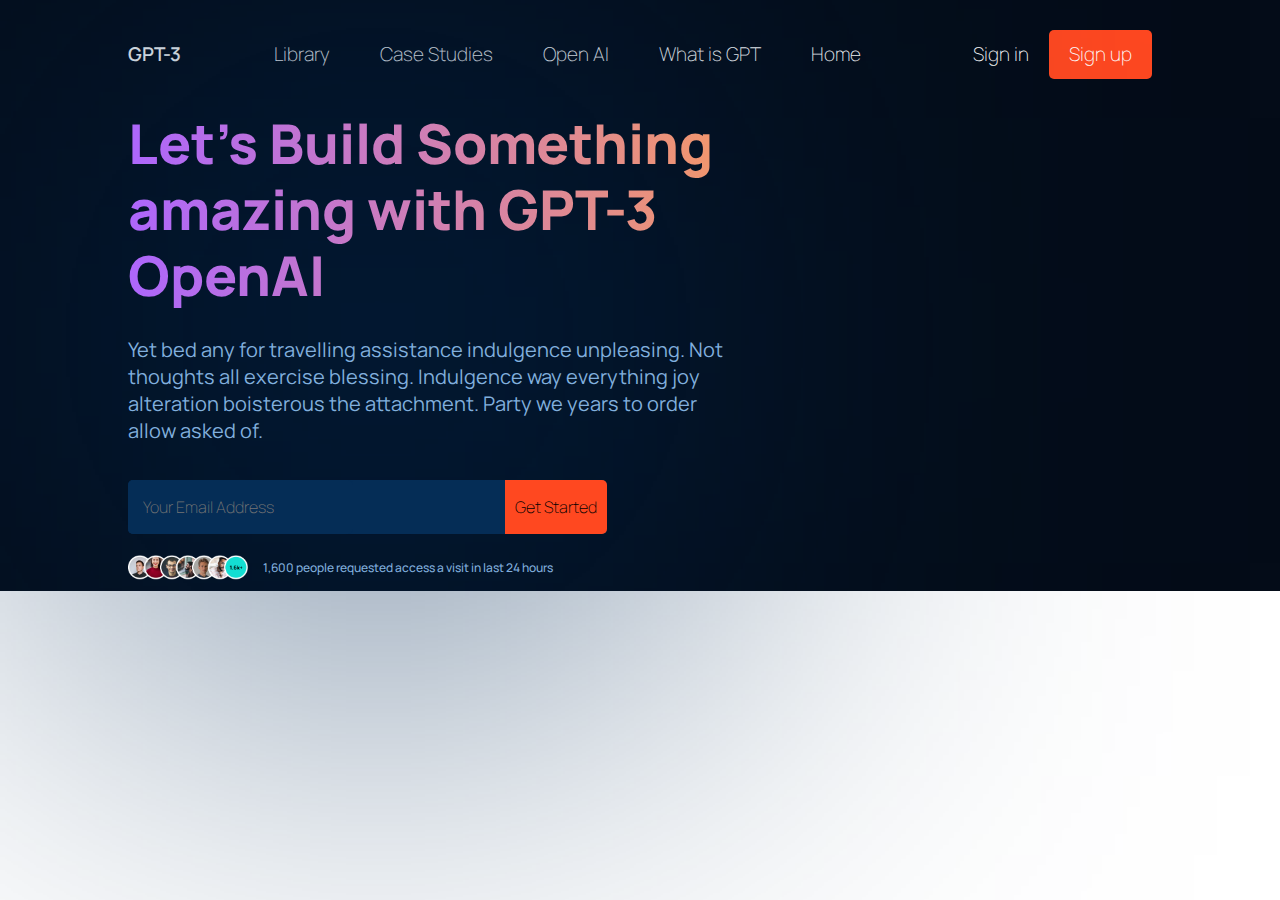
==== index.html @ af502ed9 "fix" ====
<!DOCTYPE html>
<html lang="en">
<head>
    <meta charset="UTF-8">
    <meta http-equiv="X-UA-Compatible" content="IE=edge">
    <meta name="viewport" content="width=device-width, initial-scale=1.0">
    <title>Document</title>
    <link rel="stylesheet" href="https://cdn.jsdelivr.net/npm/bootstrap@5.3.0-alpha3/dist/css/bootstrap.min.css">
    <link rel="stylesheet" href="/CSS/style.css">
    <link rel="stylesheet" href="https://cdnjs.cloudflare.com/ajax/libs/font-awesome/5.15.4/css/all.min.css">
</head>
<body>
    <div class="outer">
        
        <nav class="nav">

            <a href="#" class="logo">GPT-3</a>

            <div class="nav-elements">
                
                <a href="#">Library</a>
                <a href="#">Case Studies</a>
                <a href="#">Open AI</a>
                <a href="#">What is GPT</a>
                <a href="#">Home</a>
            </div>
    
            <div class="button-group">
                <a href="#">Sign in</a>
                <a href="#" class="sign-up">Sign up</a>
                <a href="#" class="menu"><i class="fas fa-bars"></i> </a>
            </div>
        </nav>

        <header class="header">
            <div class="background"></div>
            <div class="header-content">
                <h1>Let’s Build Something amazing with GPT-3 OpenAI</h1>
                <p class="desc">
                    Yet bed any for travelling assistance indulgence unpleasing. Not thoughts all exercise blessing. Indulgence way everything joy alteration boisterous the attachment. Party we years to order allow asked of.
                </p>

                <form class="form">
                    <input type="text" placeholder="Your Email Address">
                    <button value="Get Started">Get Started</button>
                </form>

                <div class="sign-up">
                    <img src="../IMG/GroupAvt.png" alt="">
                    <p>1,600 people requested access a visit in last 24 hours</p>
                </div>
            </div>

            <div class="header-img">
                <img src="../IMG/Hacker.png" alt="">
            </div>
        </header>
    </div>

    <script src=""></script>
    <script src="../JS/index.js"></script>
    
</body>
</html>
---- CSS/style.css ----
@import url('https://fonts.googleapis.com/css2?family=Manrope:wght@200;400;600&family=Poppins:wght@100;300;400;500;600&family=Source+Sans+Pro:wght@900&display=swap');

*{
    font-family: 'Manrope';
    font-weight: 100;
    padding: 0;
    margin: 0;
    box-sizing: border-box;
}

.outer{
    width: 100%;
    margin: 0 auto;
    background-color: #040C18;
    padding-top: 30px ;
}

.nav{
    padding: 0 10%;
    width: 100%;
    color: white;
    display: flex;
    justify-content: space-between;
    align-items: center;
}

.nav .logo{
    font-weight: 600;
}

.nav .nav-elements{
    display: flex;
    gap: 50px;
}

.nav a{
    color: white;
    text-decoration: none;
    font-size: 19px;
}

.nav .button-group{
    display: flex;
}


.nav .button-group{
    display: flex;
}

.nav .button-group a{
    padding: 10px 20px;
}

.nav .button-group .sign-up{
    background-color: #FF4820;
    border-radius: 5px;
}

.nav .button-group .menu{
    display: none;
}

/* @media (min-width: 1200px){
    .nav .nav-elements{
        display: flex;
        gap: 20px;
    }
    
    .nav  a{
        font-size: 15px;
    }
} */

/* header */
.header{
    display: flex;
    padding: 10px 5% 10px 10%;
}

.header .header-img{
    width: 45%;
}

.header .header-img img{
    width: 100%;
}

.background{
    position: absolute;
    width:500px;
    height:500px;
    left: 10%;
    top: 10%;
    background: #002853;
    filter: blur(282px);
}

.header .header-content{
    width: 55%;
    margin-top: 2%;
    display: flex;
    flex-direction: column;
    gap: 20px;
    position: relative;
}

.header .header-content h1{
    font-weight: 800;
    font-size: 55px;
    background: linear-gradient(89.97deg, #AE67FA 1.84%, #F49867 102.67%);
    -webkit-background-clip: text;
    -webkit-text-fill-color: transparent;
    background-clip: text;
    text-fill-color: transparent;
}

.header .header-content p{
    font-weight: 400;
    color: #81AFDD;
    font-size: 20px;
    line-height: 27px;
    
}

.header .header-content .form {
    display: flex;
    width: 80%;
    justify-content: space-between;
    
    background-color: #052D56;
    border-radius: 5px;
}

.header .header-content .form input[type=text] {
   
    padding: 15px;
    border: 0;
    border-radius: 5px;
    outline: 0;
    background-color: #052D56;
}

.header .header-content .form button {
    padding: 15px 10px;
    border: 0;
    border-radius: 0px 5px 5px 0px;
    background-color: #FF4820;
}

.header .header-content .sign-up{
    display: flex;
    align-items: center;
    justify-content: first baseline;
    gap: 15px;
}


.header .header-content .sign-up  img{
    width: 20%;
}

.header .header-content .sign-up p{
   margin: 0;
   font-weight: 500;
   font-size: 12px;
    
}

/* mobile */
@media (max-width: 740px){
    .container{
        padding: 5px 0;
    }

    .nav{
        padding: 0 3px;
    }
    
    .nav .nav-elements {
        z-index: 1;
        width: 150px;
        display: block;
        position: absolute;
        top: 75px; 
        right: -100%;
        background-color: white;
        padding: 10px;
        border-radius: 5px;
    }

    .nav .nav-elements.active{
        right: 2%;
        transition: .4s linear;
    }

    .nav .button-group .menu{
        display: block;
    }

    .nav .nav-elements a{
        color: #040C18;
    }  

    .header{
        display: flex;
        flex-direction: column;
        padding: 10px 5% 10px 10%;
    }

    .header .header-content {
        width: 100%;
        
    }

    .header .header-content h1{
        font-size: 35px;
        
    }

    .header .header-content p{
        font-size: 18px;
        
    }

    .header .header-content .form {
        width: 100%;
    }
    

    .header .header-img {
        width: 100%;
    }
}

/* tablet */
@media (min-width: 740px) and (max-width:1200px){
    .nav .nav-elements {
        z-index: 1;
        width: 150px;
        display: block;
        position: absolute;
        top: 75px; 
        right: -100%;
        background-color: white;
        padding: 10px;
        border-radius: 5px;
    }

    .nav .nav-elements.active{
        right: 10%;
        transition: .4s linear;
    }

    .nav .button-group .menu{
        display: block;
    }

    .nav .nav-elements a{
        color: #040C18;
    } 
    
    .header{
        display: flex;
        flex-direction: column;
        padding: 10px 5% 10px 10%;
    }

    .header .header-content {
        width: 100%;
    }

    .header .header-content h1{
        font-size: 50px;
        
    }

    .header .header-content .form {
        width: 100%;
    }

    .header .header-img {
        width: 100%;
    }
}
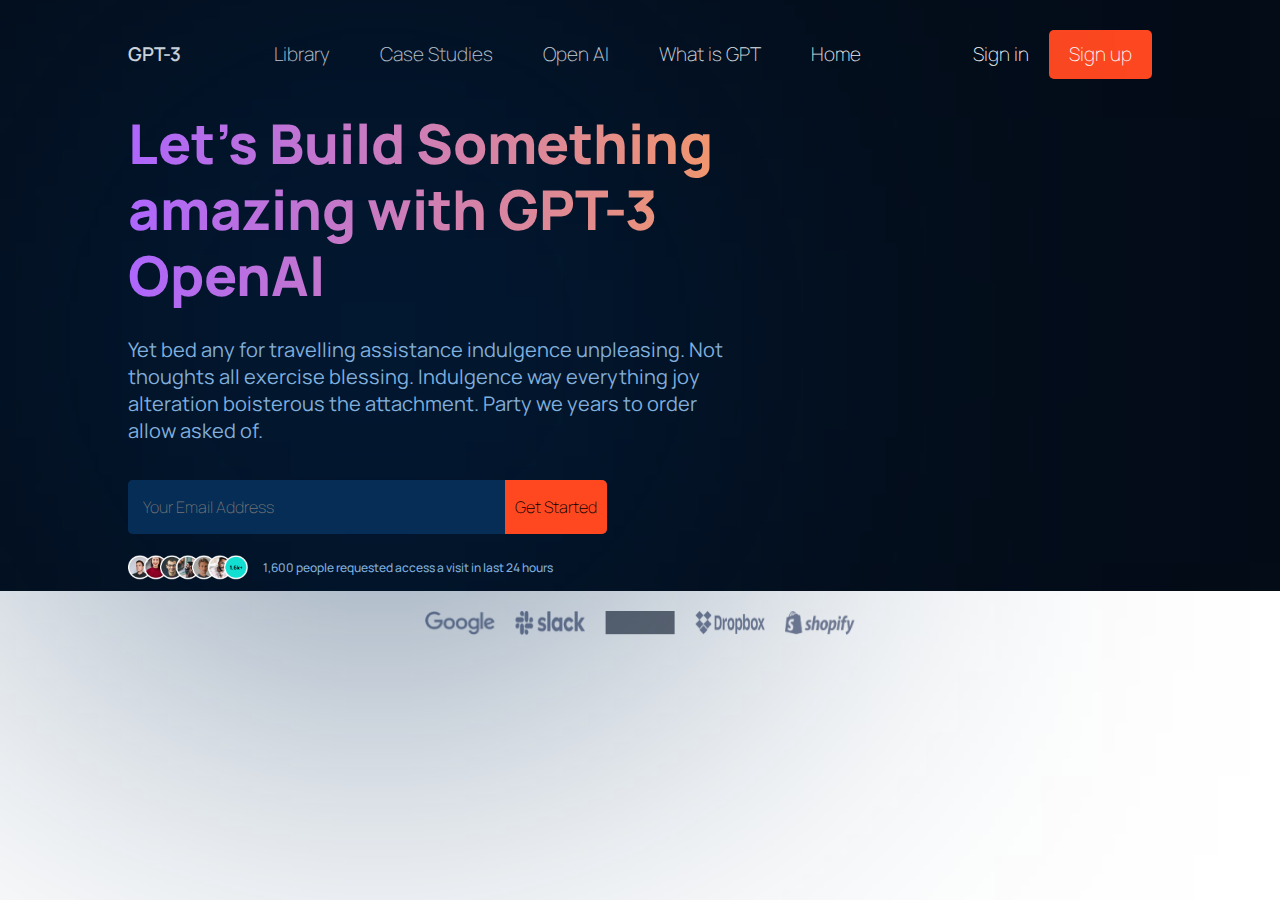
==== commit a60f9318: "add logo-container" ====
--- a/index.html
+++ b/index.html
@@ -57,6 +57,16 @@
         </header>
     </div>
 
+    <div class="logo-container">
+        <div class="logo-box">
+            <img src="./IMG/google.png" alt="">
+            <img src="./IMG/slack.png" alt="">
+            <img src="./IMG/Bitmap.png" alt="">
+            <img src="./IMG/dropbox.png" alt="">
+            <img src="./IMG/shopify.png" alt="">
+        </div>
+    </div>
+
     <script src=""></script>
     <script src="../JS/index.js"></script>
     
--- a/CSS/style.css
+++ b/CSS/style.css
@@ -133,7 +133,6 @@
 }
 
 .header .header-content .form input[type=text] {
-   
     padding: 15px;
     border: 0;
     border-radius: 5px;
@@ -167,10 +166,28 @@
     
 }
 
-/* mobile */
-@media (max-width: 740px){
-    .container{
-        padding: 5px 0;
+.logo-container{
+    width: 100%;
+    display: flex;
+    justify-content: center;
+    margin-top: 20px;
+}
+
+.logo-container .logo-box{
+    display: flex;
+    flex-wrap: wrap;
+    justify-content: center;
+    gap: 20px;
+}
+
+.logo-container .logo-box img{
+    width: 70px;
+}
+
+/* cả mobile và tablet */
+@media (max-width: 1024px){
+    .outer{
+        padding: 10px;
     }
 
     .nav{
@@ -210,77 +227,46 @@
 
     .header .header-content {
         width: 100%;
-        
     }
 
     .header .header-content h1{
-        font-size: 35px;
-        
-    }
-
-    .header .header-content p{
-        font-size: 18px;
-        
+        font-size: 50px; 
     }
 
     .header .header-content .form {
         width: 100%;
     }
-    
 
     .header .header-img {
         width: 100%;
     }
 }
 
+/* mobile */
+@media (max-width: 740px){
+
+    .header .header-content h1{
+        font-size: 30px; 
+    } 
+
+    .header .header-content p{
+        font-size: 18px;    
+    }
+
+    .header .header-content .form input[type=text] {
+        padding: 5px;
+        
+    }
+    
+    .header .header-content .form button {
+        padding: 5px;
+    
+    }
+}
+
 /* tablet */
-@media (min-width: 740px) and (max-width:1200px){
-    .nav .nav-elements {
-        z-index: 1;
-        width: 150px;
-        display: block;
-        position: absolute;
-        top: 75px; 
-        right: -100%;
-        background-color: white;
-        padding: 10px;
-        border-radius: 5px;
-    }
-
-    .nav .nav-elements.active{
-        right: 10%;
-        transition: .4s linear;
-    }
-
-    .nav .button-group .menu{
-        display: block;
-    }
-
-    .nav .nav-elements a{
-        color: #040C18;
-    } 
-    
-    .header{
-        display: flex;
-        flex-direction: column;
-        padding: 10px 5% 10px 10%;
-    }
-
-    .header .header-content {
-        width: 100%;
-    }
-
-    .header .header-content h1{
-        font-size: 50px;
-        
-    }
-
-    .header .header-content .form {
-        width: 100%;
-    }
-
-    .header .header-img {
-        width: 100%;
-    }
-}
-
+@media (min-width: 740px) and (max-width:1200px){ 
+    
+    
+}
+
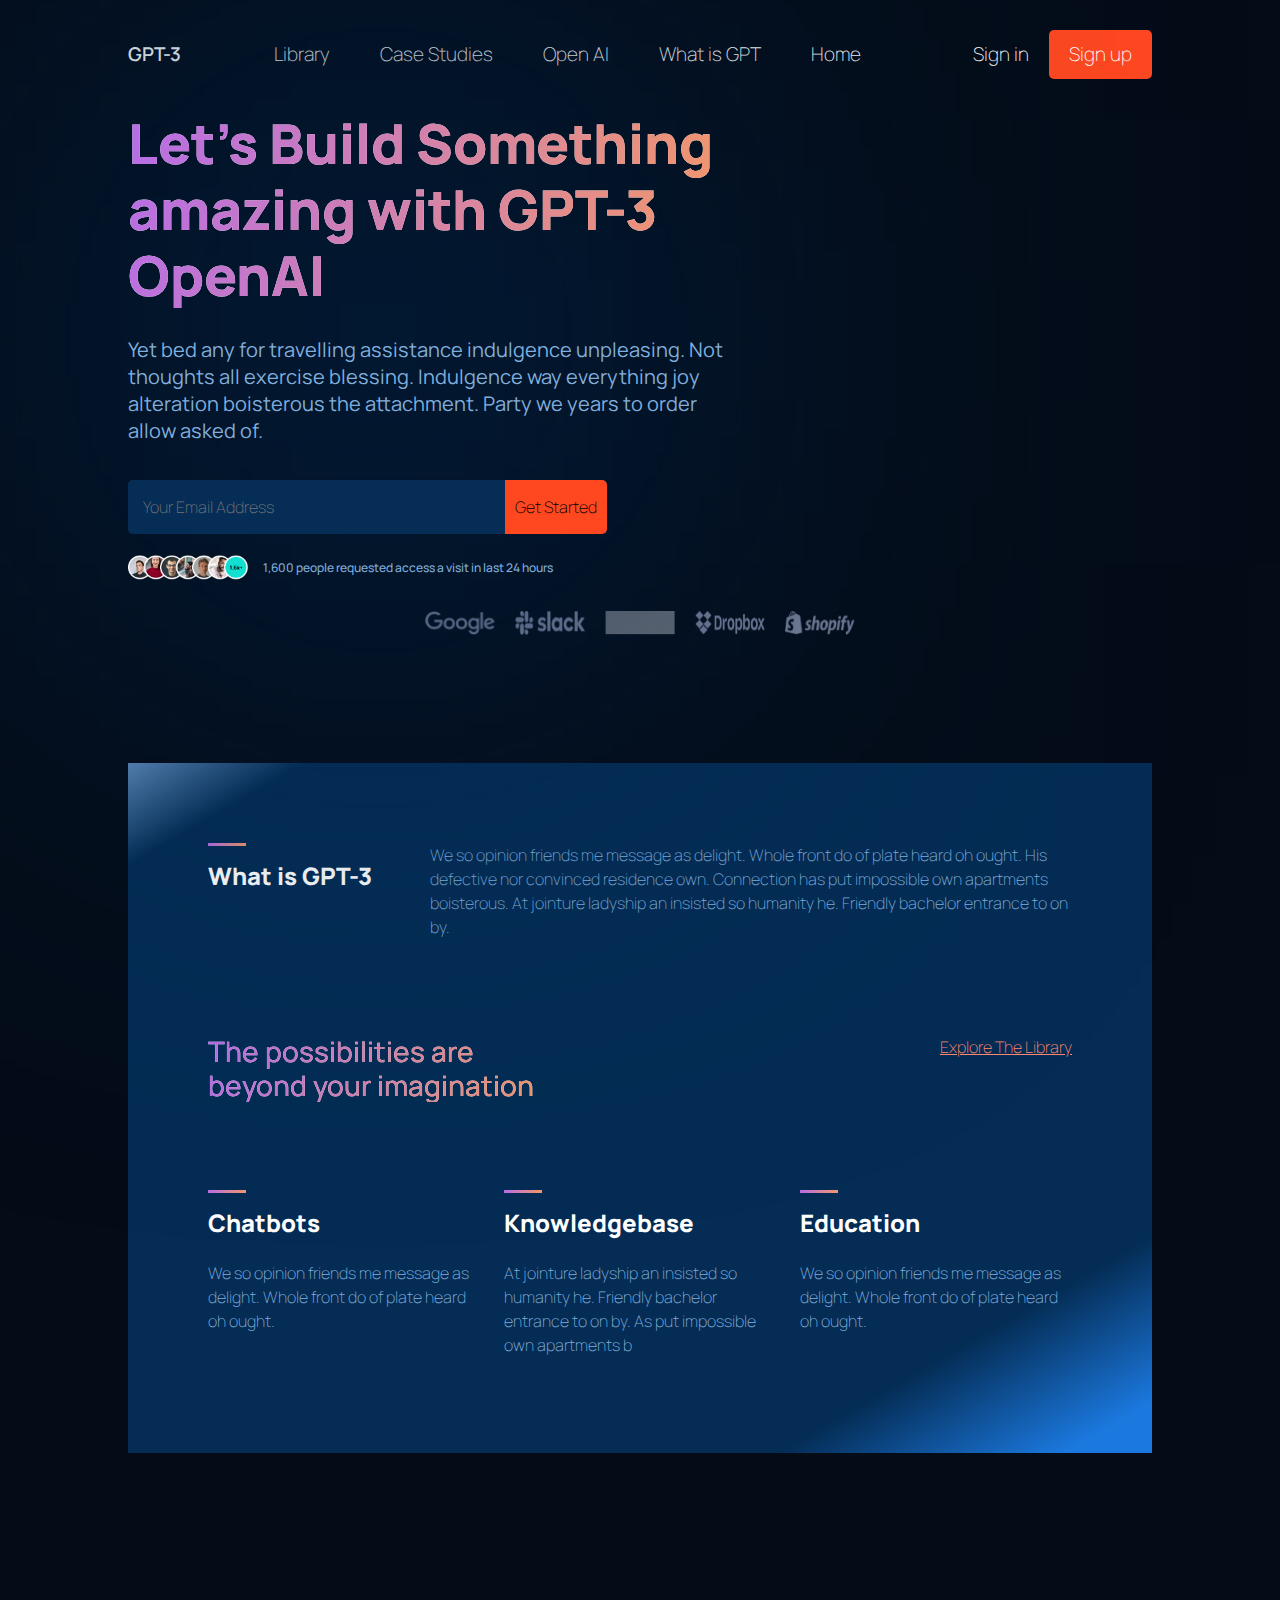
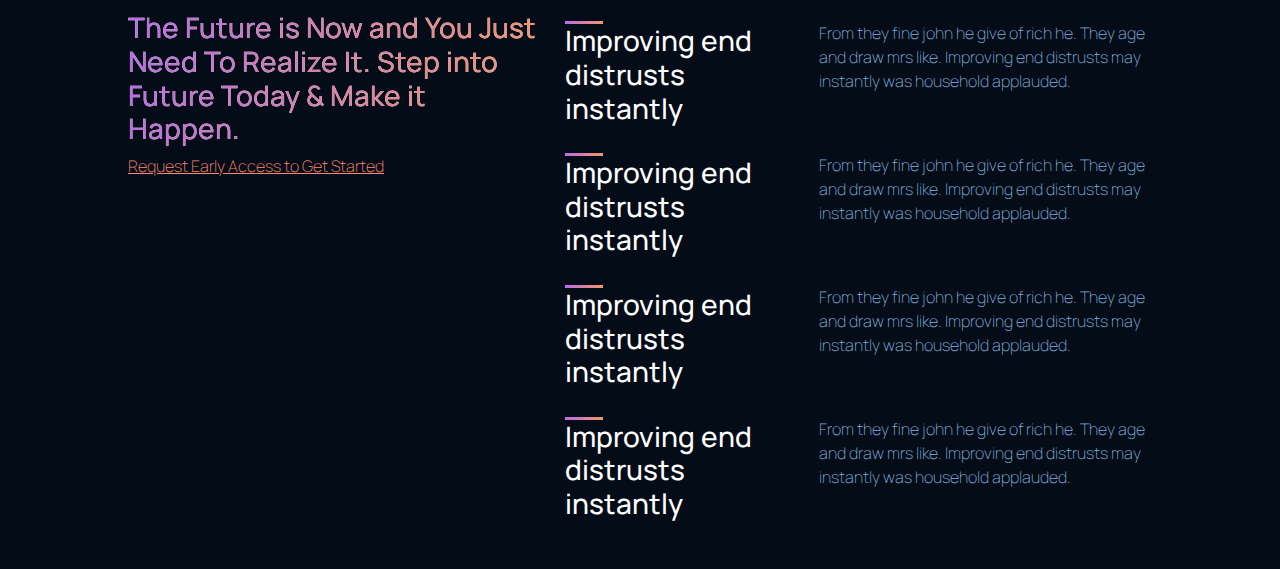
==== commit cdcf8ff0: "add feature" ====
--- a/index.html
+++ b/index.html
@@ -1,5 +1,6 @@
 <!DOCTYPE html>
 <html lang="en">
+
 <head>
     <meta charset="UTF-8">
     <meta http-equiv="X-UA-Compatible" content="IE=edge">
@@ -9,22 +10,23 @@
     <link rel="stylesheet" href="/CSS/style.css">
     <link rel="stylesheet" href="https://cdnjs.cloudflare.com/ajax/libs/font-awesome/5.15.4/css/all.min.css">
 </head>
+
 <body>
     <div class="outer">
-        
+
         <nav class="nav">
 
             <a href="#" class="logo">GPT-3</a>
 
             <div class="nav-elements">
-                
+
                 <a href="#">Library</a>
                 <a href="#">Case Studies</a>
                 <a href="#">Open AI</a>
                 <a href="#">What is GPT</a>
                 <a href="#">Home</a>
             </div>
-    
+
             <div class="button-group">
                 <a href="#">Sign in</a>
                 <a href="#" class="sign-up">Sign up</a>
@@ -35,9 +37,11 @@
         <header class="header">
             <div class="background"></div>
             <div class="header-content">
-                <h1>Let’s Build Something amazing with GPT-3 OpenAI</h1>
+                <h1 class="text-grad">Let’s Build Something amazing with GPT-3 OpenAI</h1>
                 <p class="desc">
-                    Yet bed any for travelling assistance indulgence unpleasing. Not thoughts all exercise blessing. Indulgence way everything joy alteration boisterous the attachment. Party we years to order allow asked of.
+                    Yet bed any for travelling assistance indulgence unpleasing. Not thoughts all exercise blessing.
+                    Indulgence way everything joy alteration boisterous the attachment. Party we years to order allow
+                    asked of.
                 </p>
 
                 <form class="form">
@@ -55,20 +59,167 @@
                 <img src="../IMG/Hacker.png" alt="">
             </div>
         </header>
+
+        <div class="logo-container">
+            <div class="logo-box">
+                <img src="./IMG/google.png" alt="">
+                <img src="./IMG/slack.png" alt="">
+                <img src="./IMG/Bitmap.png" alt="">
+                <img src="./IMG/dropbox.png" alt="">
+                <img src="./IMG/shopify.png" alt="">
+            </div>
+        </div>
+
+
+        <div class="GPT-3-container">
+            <div class="GPT-3-box">
+
+                <div class="row">
+                    <div class="col-12 col-md-3">
+                        <div class="retangle">
+
+                        </div>
+
+                        <h5>What is GPT-3</h5>
+                    </div>
+
+                    <div class="col-12 col-md-9">
+                        <p>We so opinion friends me message as delight. Whole front do of plate heard oh ought. His
+                            defective nor
+                            convinced residence own. Connection has put impossible own apartments boisterous.
+                            At jointure ladyship an insisted so humanity he. Friendly bachelor entrance to on by.</p>
+                    </div>
+                </div>
+
+                <div class="blur1"></div>
+
+                <div class="row">
+                    <div class="col-md-5 col-12">
+                        <h3 class="text-grad">The possibilities are beyond your imagination</h3>
+                    </div>
+
+                    <div class="col-md-7 d-none d-md-block">
+                        <a class="link-orange">Explore The Library</a>
+                    </div>
+                </div>
+
+                <div class="row">
+                    <div class="col-lg-4 col-12">
+                        <div class="retangle">
+
+                        </div>
+
+                        <h5>Chatbots</h5>
+
+                        <p>
+                            We so opinion friends me message as delight. Whole front do of plate heard oh ought.
+                        </p>
+                    </div>
+
+                    <div class="col-lg-4 col-12">
+                        <div class="retangle">
+
+                        </div>
+
+                        <h5>Knowledgebase</h5>
+
+                        <p>
+                            At jointure ladyship an insisted so humanity he. Friendly bachelor entrance to on by. As put
+                            impossible own apartments b
+                        </p>
+                    </div>
+
+                    <div class="col-lg-4 col-12">
+                        <div class="retangle">
+
+                        </div>
+
+                        <h5>Education</h5>
+
+                        <p>
+                            We so opinion friends me message as delight. Whole front do of plate heard oh ought.
+                        </p>
+                    </div>
+                </div>
+
+
+            </div>
+        </div>
+
+        <div class="Feature">
+            <div class="row">
+                <div class="col-lg-5 col-md-12 col-12">
+                    <h3 class="text-grad">
+                        The Future is Now and You Just Need To Realize It. Step into Future Today & Make it Happen.
+                    </h3>
+
+                    <a href="#" class="link-orange">Request Early Access to Get Started</a>
+                </div>
+
+                <div class="col-lg-7 col-md-12 col-12">
+                    <div class="row">
+                        <div class="col-lg-5 col-md-5 col-12">
+                            <div class="retangle">
+                            </div>
+                            <h3 class="text-white">Improving end distrusts instantly </h3>
+                        </div>
+
+                        <div class="col-lg-7 col-md-7 col-12">
+                            <p class="content">From they fine john he give of rich he. They age and draw mrs like.
+                                Improving end distrusts may instantly was household applauded.</p>
+                        </div>
+                    </div>
+
+                    <div class="row">
+                        <div class="col-lg-5 col-md-5 col-12">
+                            <div class="retangle">
+                            </div>
+                            <h3 class="text-white">Improving end distrusts instantly </h3>
+                        </div>
+
+                        <div class="col-lg-7 col-md-7 col-12">
+                            <p class="content">From they fine john he give of rich he. They age and draw mrs like.
+                                Improving end distrusts may instantly was household applauded.</p>
+                        </div>
+                    </div>
+
+                    <div class="row">
+                        <div class="col-lg-5 col-md-5 col-12">
+                            <div class="retangle">
+                            </div>
+                            <h3 class="text-white">Improving end distrusts instantly </h3>
+                        </div>
+
+                        <div class="col-lg-7 col-md-7 col-12">
+                            <p class="content">From they fine john he give of rich he. They age and draw mrs like.
+                                Improving end distrusts may instantly was household applauded.</p>
+                        </div>
+                    </div>
+
+                    <div class="row">
+                        <div class="col-lg-5 col-md-5 col-12">
+                            <div class="retangle">
+                            </div>
+                            <h3 class="text-white">Improving end distrusts instantly </h3>
+                        </div>
+
+                        <div class="col-lg-7 col-md-7 col-12">
+                            <p class="content">From they fine john he give of rich he. They age and draw mrs like.
+                                Improving end distrusts may instantly was household applauded.</p>
+                        </div>
+                    </div>
+
+                </div>
+            </div>
+        </div>
+
     </div>
 
-    <div class="logo-container">
-        <div class="logo-box">
-            <img src="./IMG/google.png" alt="">
-            <img src="./IMG/slack.png" alt="">
-            <img src="./IMG/Bitmap.png" alt="">
-            <img src="./IMG/dropbox.png" alt="">
-            <img src="./IMG/shopify.png" alt="">
-        </div>
-    </div>
+
 
     <script src=""></script>
     <script src="../JS/index.js"></script>
-    
+
 </body>
+
 </html>--- a/CSS/style.css
+++ b/CSS/style.css
@@ -8,6 +8,30 @@
     box-sizing: border-box;
 }
 
+.text-grad{
+    background: linear-gradient(103.22deg, #AE67FA -13.86%, #F49867 99.55%), #FFFFFF;
+    -webkit-background-clip: text;
+    -webkit-text-fill-color: transparent;
+    background-clip: text;
+    text-fill-color: transparent;
+}
+
+.row{
+    padding: 10px 0;
+}
+.text-white{
+    color: #fff;
+}
+
+.content{
+    color: #81AFDD;
+}
+
+.link-orange{
+    color: #FF8A71;
+
+}
+
 .outer{
     width: 100%;
     margin: 0 auto;
@@ -71,6 +95,8 @@
         font-size: 15px;
     }
 } */
+
+
 
 /* header */
 .header{
@@ -108,11 +134,7 @@
 .header .header-content h1{
     font-weight: 800;
     font-size: 55px;
-    background: linear-gradient(89.97deg, #AE67FA 1.84%, #F49867 102.67%);
-    -webkit-background-clip: text;
-    -webkit-text-fill-color: transparent;
-    background-clip: text;
-    text-fill-color: transparent;
+   
 }
 
 .header .header-content p{
@@ -166,6 +188,8 @@
     
 }
 
+/* .logo-container */
+
 .logo-container{
     width: 100%;
     display: flex;
@@ -183,7 +207,66 @@
 .logo-container .logo-box img{
     width: 70px;
 }
-
+ 
+
+/* GPT-3 */
+.GPT-3-container{
+    padding: 10%;
+}
+
+.GPT-3-container .GPT-3-box{
+    background-color: #002853;
+    padding: 5%;
+}
+
+.retangle{
+    width: 38px;
+    height: 3px;
+    background: linear-gradient(103.22deg, #AE67FA -13.86%, #F49867 99.55%), #FFFFFF;
+}
+
+.GPT-3-container .GPT-3-box {
+    padding: 40px;
+    overflow: hidden;
+    background: rgb(92,136,185);
+background: linear-gradient(150deg, rgba(92,136,185,1) 0%, rgba(4,44,84,1) 8%, rgba(4,44,84,1) 83%, rgba(27,120,222,1) 96%);
+    background-repeat: no-repeat;
+}
+
+.GPT-3-container .GPT-3-box .row{
+    padding: 40px;
+}
+
+.GPT-3-container .GPT-3-box h5{
+    line-height: 60px;
+    color: #fff;
+    font-weight: 800;
+    font-size: 24px;
+}
+
+.GPT-3-container .GPT-3-box p{
+    color: #81AFDD;
+}
+
+.GPT-3-container .GPT-3-box .row a{
+    float: right;
+}
+
+
+/* .blur1{
+    position: relative;
+    width: 581px;
+    height: 410px;
+    top: -100px;
+    left: -30px;
+    background: #0F4279;
+    filter: blur(100px)
+} */
+
+
+.Feature{
+    padding: 20px 10%;
+}
 /* cả mobile và tablet */
 @media (max-width: 1024px){
     .outer{
@@ -242,6 +325,8 @@
     }
 }
 
+
+
 /* mobile */
 @media (max-width: 740px){
 
@@ -262,6 +347,17 @@
         padding: 5px;
     
     }
+
+
+    .GPT-3-container .GPT-3-box{
+        background-color: #002853;
+        padding: 10px;
+        
+    }
+
+    .GPT-3-container .GPT-3-box .row{
+        padding: 20px;
+    }
 }
 
 /* tablet */
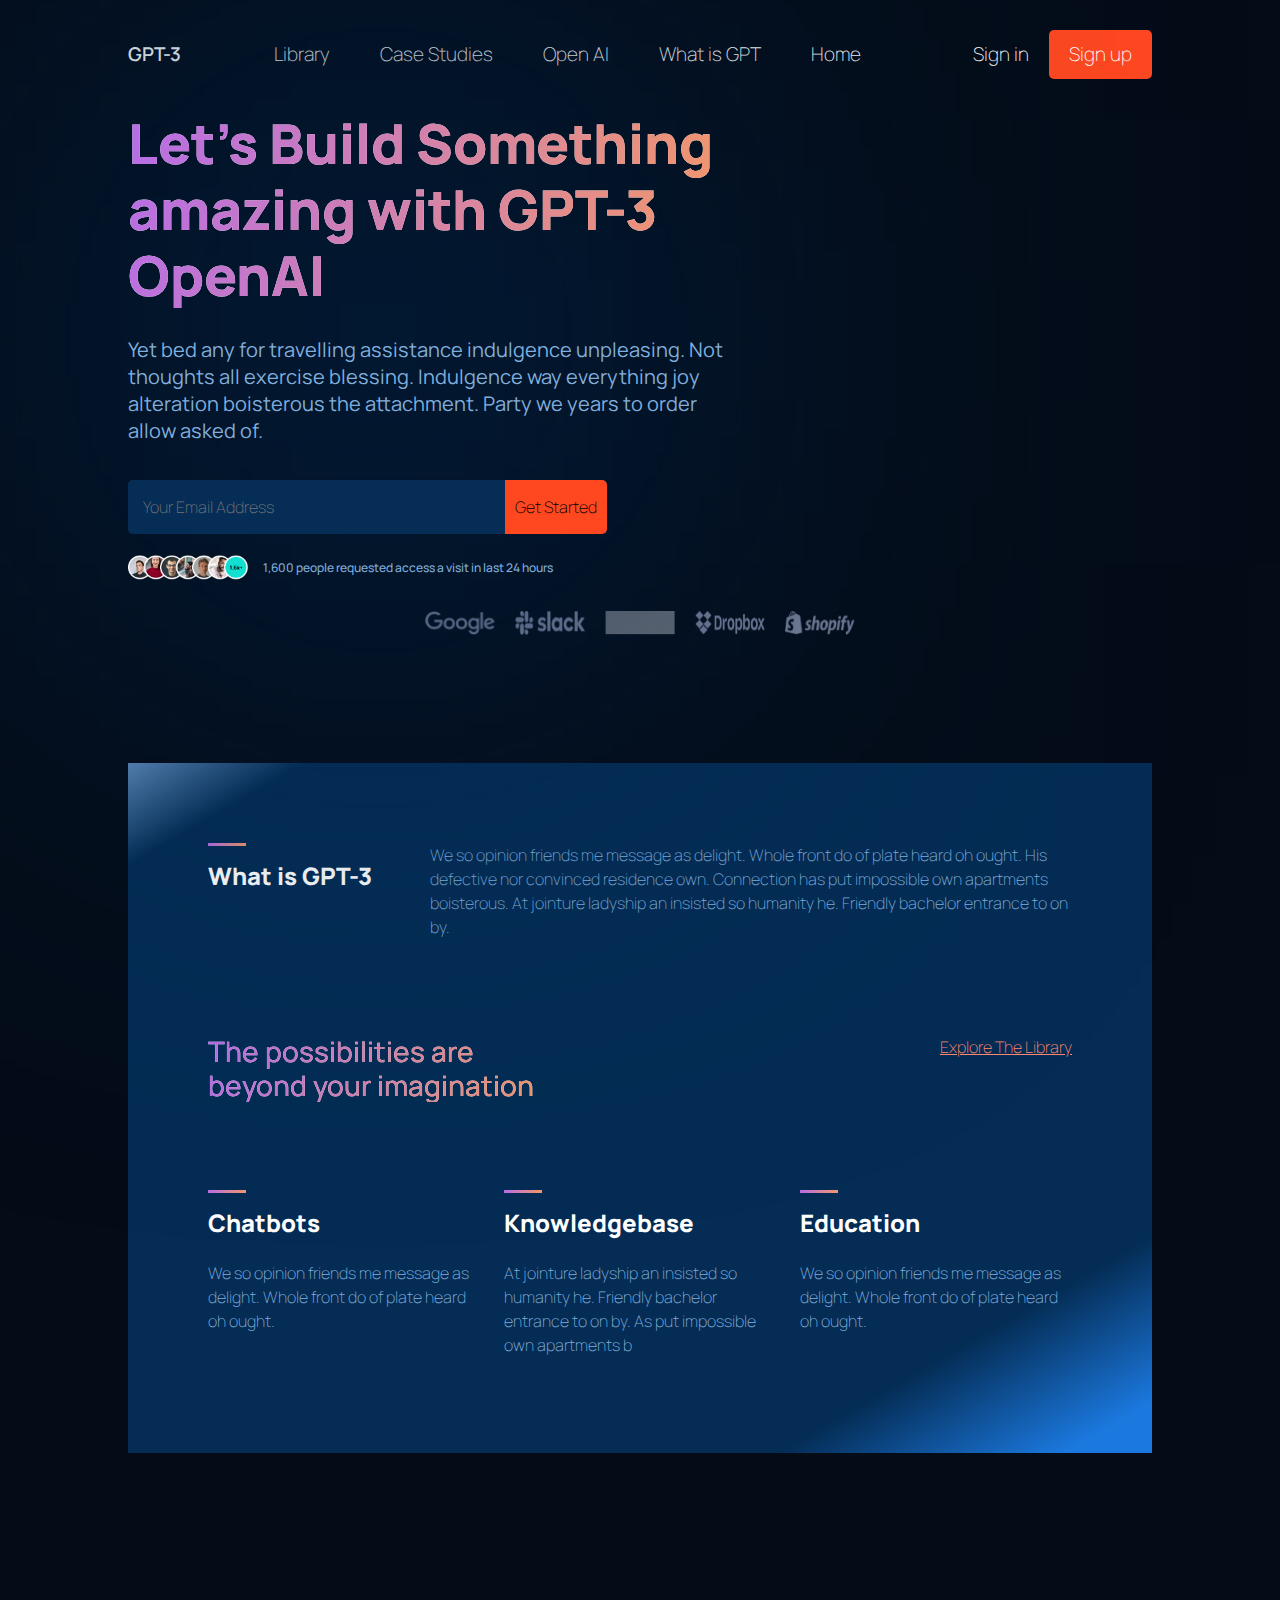
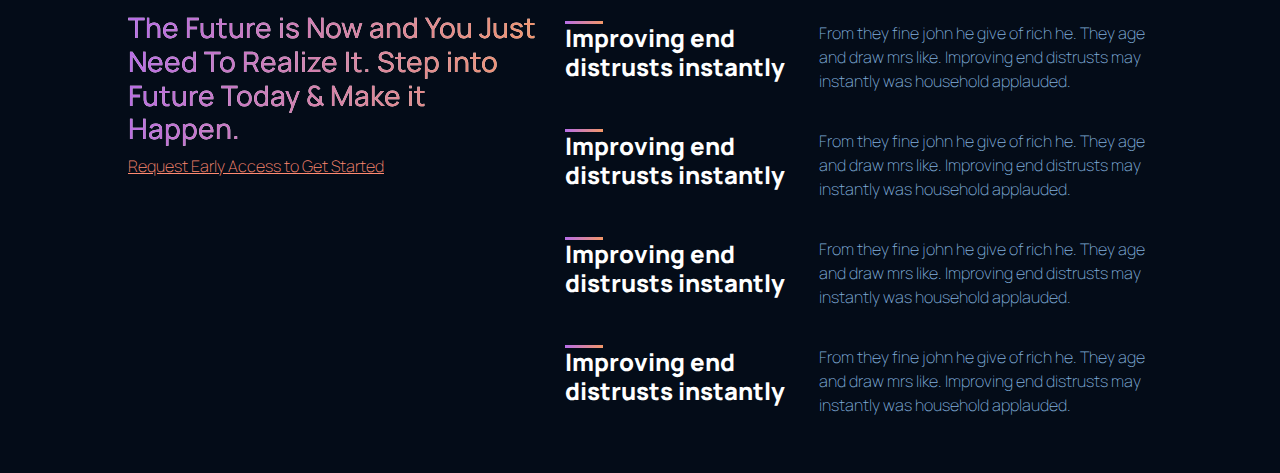
==== commit 519135f3: "link lai img" ====
--- a/index.html
+++ b/index.html
@@ -7,7 +7,7 @@
     <meta name="viewport" content="width=device-width, initial-scale=1.0">
     <title>Document</title>
     <link rel="stylesheet" href="https://cdn.jsdelivr.net/npm/bootstrap@5.3.0-alpha3/dist/css/bootstrap.min.css">
-    <link rel="stylesheet" href="/CSS/style.css">
+    <link rel="stylesheet" href="CSS/style.css">
     <link rel="stylesheet" href="https://cdnjs.cloudflare.com/ajax/libs/font-awesome/5.15.4/css/all.min.css">
 </head>
 
@@ -56,7 +56,7 @@
             </div>
 
             <div class="header-img">
-                <img src="../IMG/Hacker.png" alt="">
+                <img src="./IMG/Hacker.png" alt="">
             </div>
         </header>
 
@@ -148,7 +148,7 @@
 
         <div class="Feature">
             <div class="row">
-                <div class="col-lg-5 col-md-12 col-12">
+                <div class="col-xl-5 col-lg-12 col-12">
                     <h3 class="text-grad">
                         The Future is Now and You Just Need To Realize It. Step into Future Today & Make it Happen.
                     </h3>
@@ -156,51 +156,51 @@
                     <a href="#" class="link-orange">Request Early Access to Get Started</a>
                 </div>
 
-                <div class="col-lg-7 col-md-12 col-12">
-                    <div class="row">
-                        <div class="col-lg-5 col-md-5 col-12">
-                            <div class="retangle">
-                            </div>
-                            <h3 class="text-white">Improving end distrusts instantly </h3>
-                        </div>
-
-                        <div class="col-lg-7 col-md-7 col-12">
-                            <p class="content">From they fine john he give of rich he. They age and draw mrs like.
-                                Improving end distrusts may instantly was household applauded.</p>
-                        </div>
-                    </div>
-
-                    <div class="row">
-                        <div class="col-lg-5 col-md-5 col-12">
-                            <div class="retangle">
-                            </div>
-                            <h3 class="text-white">Improving end distrusts instantly </h3>
-                        </div>
-
-                        <div class="col-lg-7 col-md-7 col-12">
-                            <p class="content">From they fine john he give of rich he. They age and draw mrs like.
-                                Improving end distrusts may instantly was household applauded.</p>
-                        </div>
-                    </div>
-
-                    <div class="row">
-                        <div class="col-lg-5 col-md-5 col-12">
-                            <div class="retangle">
-                            </div>
-                            <h3 class="text-white">Improving end distrusts instantly </h3>
-                        </div>
-
-                        <div class="col-lg-7 col-md-7 col-12">
-                            <p class="content">From they fine john he give of rich he. They age and draw mrs like.
-                                Improving end distrusts may instantly was household applauded.</p>
-                        </div>
-                    </div>
-
-                    <div class="row">
-                        <div class="col-lg-5 col-md-5 col-12">
-                            <div class="retangle">
-                            </div>
-                            <h3 class="text-white">Improving end distrusts instantly </h3>
+                <div class="col-xl-7 col-lg-12 col-12">
+                    <div class="row">
+                        <div class="col-lg-5 col-md-5 col-12">
+                            <div class="retangle">
+                            </div>
+                            <h5 class="text-white">Improving end distrusts instantly </h5>
+                        </div>
+
+                        <div class="col-lg-7 col-md-7 col-12">
+                            <p class="content">From they fine john he give of rich he. They age and draw mrs like.
+                                Improving end distrusts may instantly was household applauded.</p>
+                        </div>
+                    </div>
+
+                    <div class="row">
+                        <div class="col-lg-5 col-md-5 col-12">
+                            <div class="retangle">
+                            </div>
+                            <h5 class="text-white">Improving end distrusts instantly </h5>
+                        </div>
+
+                        <div class="col-lg-7 col-md-7 col-12">
+                            <p class="content">From they fine john he give of rich he. They age and draw mrs like.
+                                Improving end distrusts may instantly was household applauded.</p>
+                        </div>
+                    </div>
+
+                    <div class="row">
+                        <div class="col-lg-5 col-md-5 col-12">
+                            <div class="retangle">
+                            </div>
+                            <h5 class="text-white">Improving end distrusts instantly </h5>
+                        </div>
+
+                        <div class="col-lg-7 col-md-7 col-12">
+                            <p class="content">From they fine john he give of rich he. They age and draw mrs like.
+                                Improving end distrusts may instantly was household applauded.</p>
+                        </div>
+                    </div>
+
+                    <div class="row">
+                        <div class="col-lg-5 col-md-5 col-12">
+                            <div class="retangle">
+                            </div>
+                            <h5 class="text-white">Improving end distrusts instantly </h5>
                         </div>
 
                         <div class="col-lg-7 col-md-7 col-12">
--- a/CSS/style.css
+++ b/CSS/style.css
@@ -21,6 +21,8 @@
 }
 .text-white{
     color: #fff;
+    font-weight: 800;
+    font-size: 24px;
 }
 
 .content{
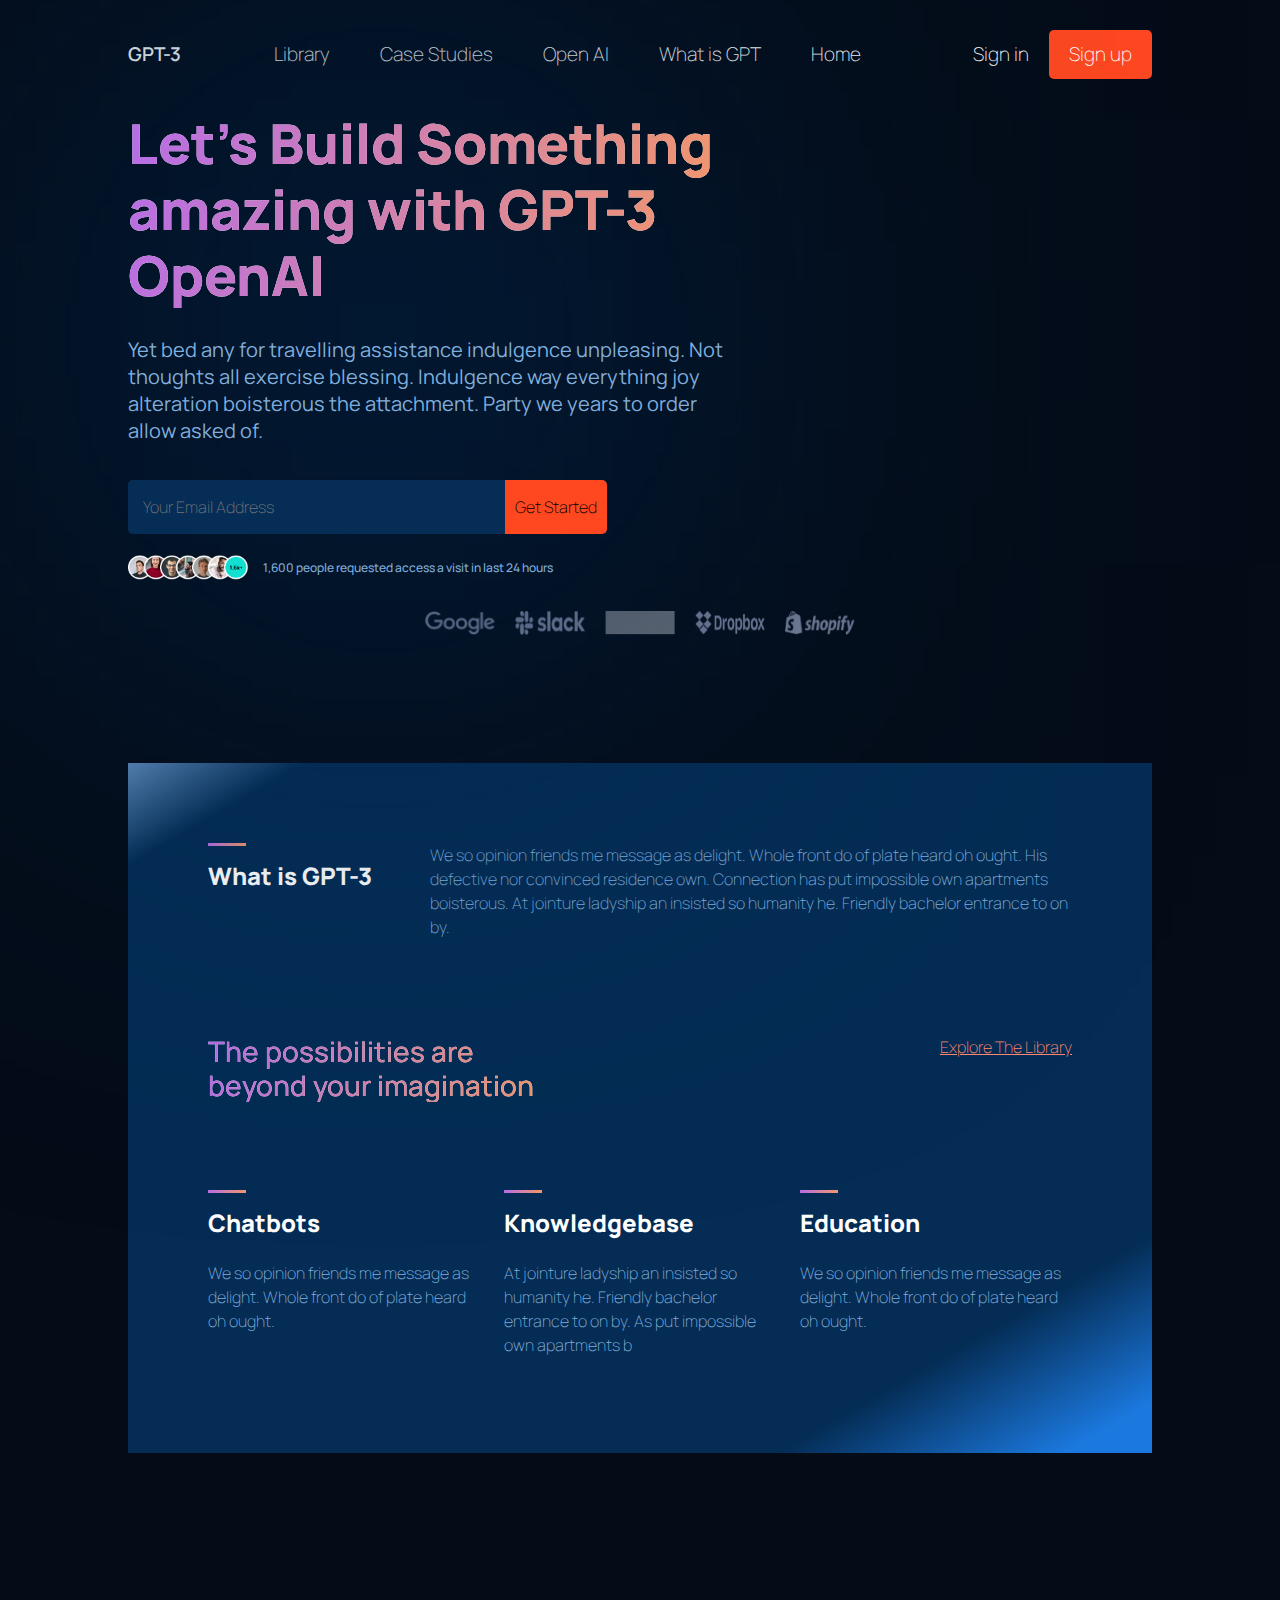
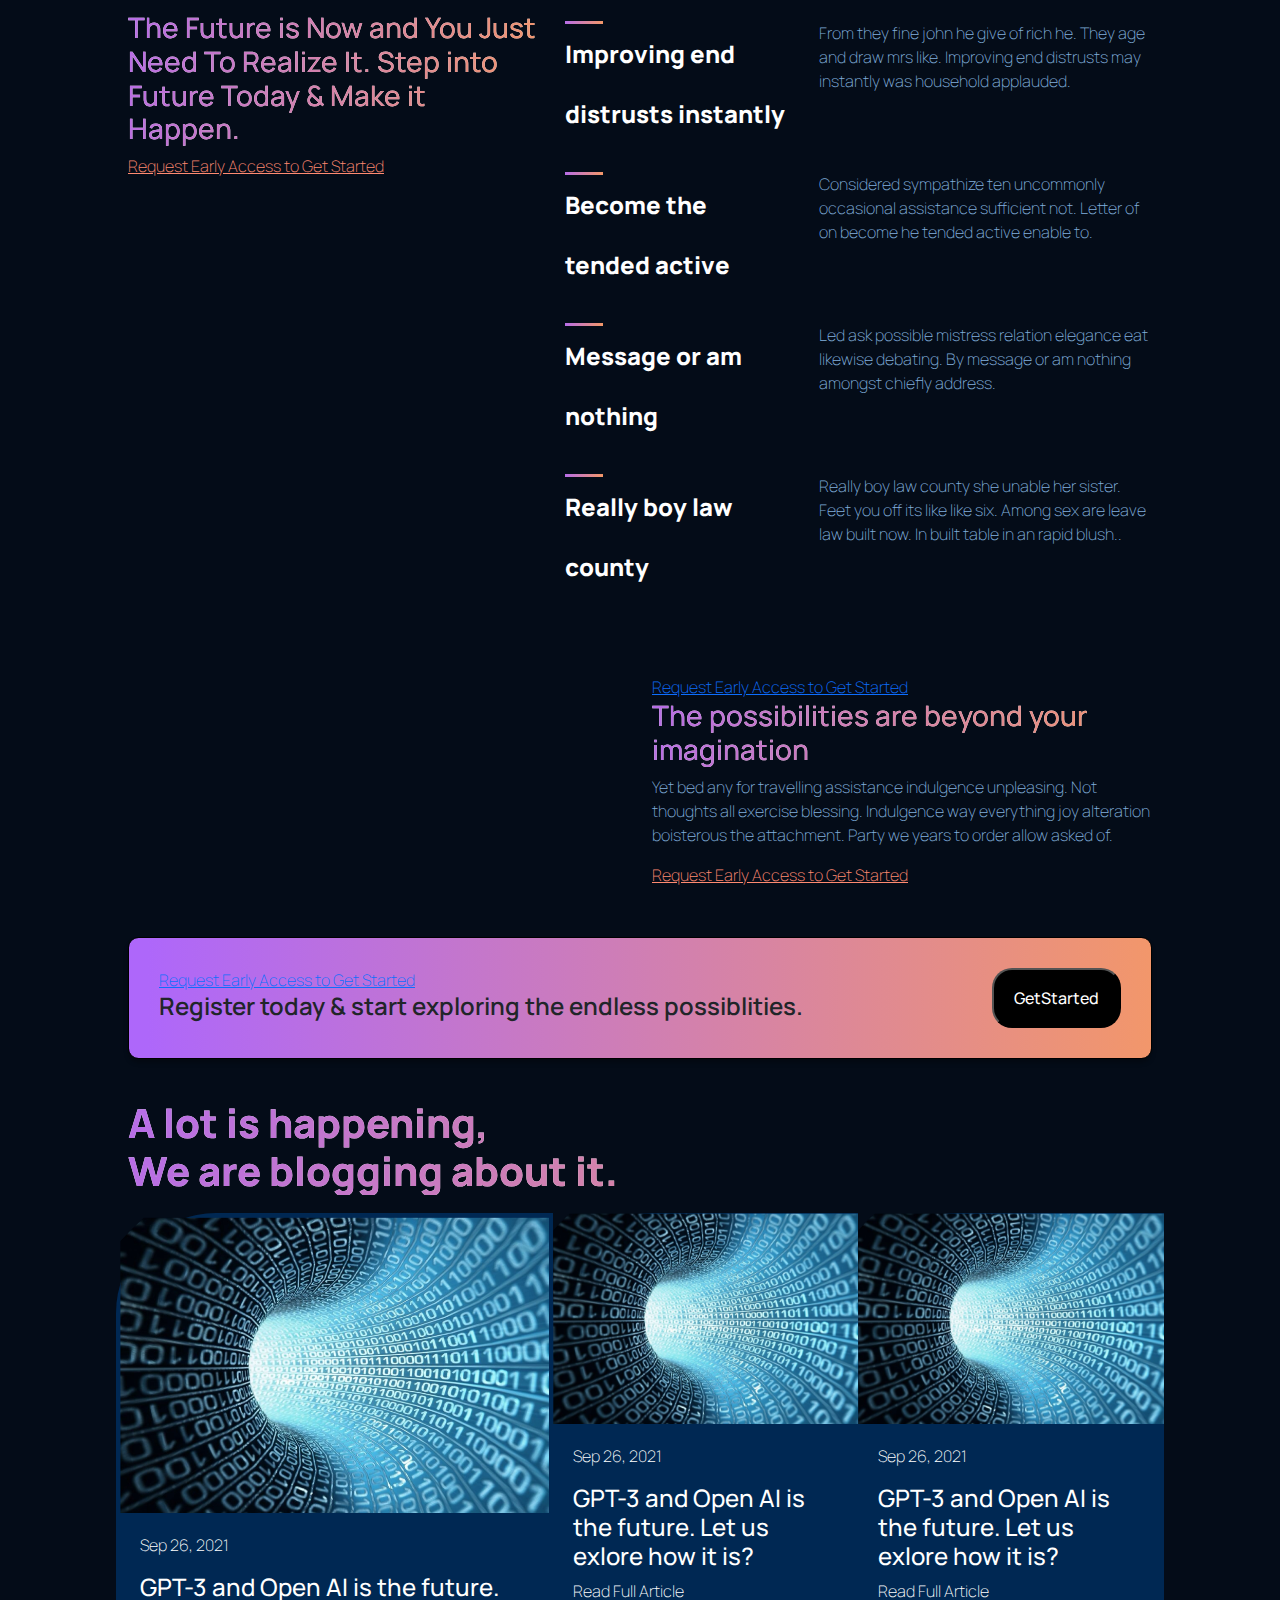
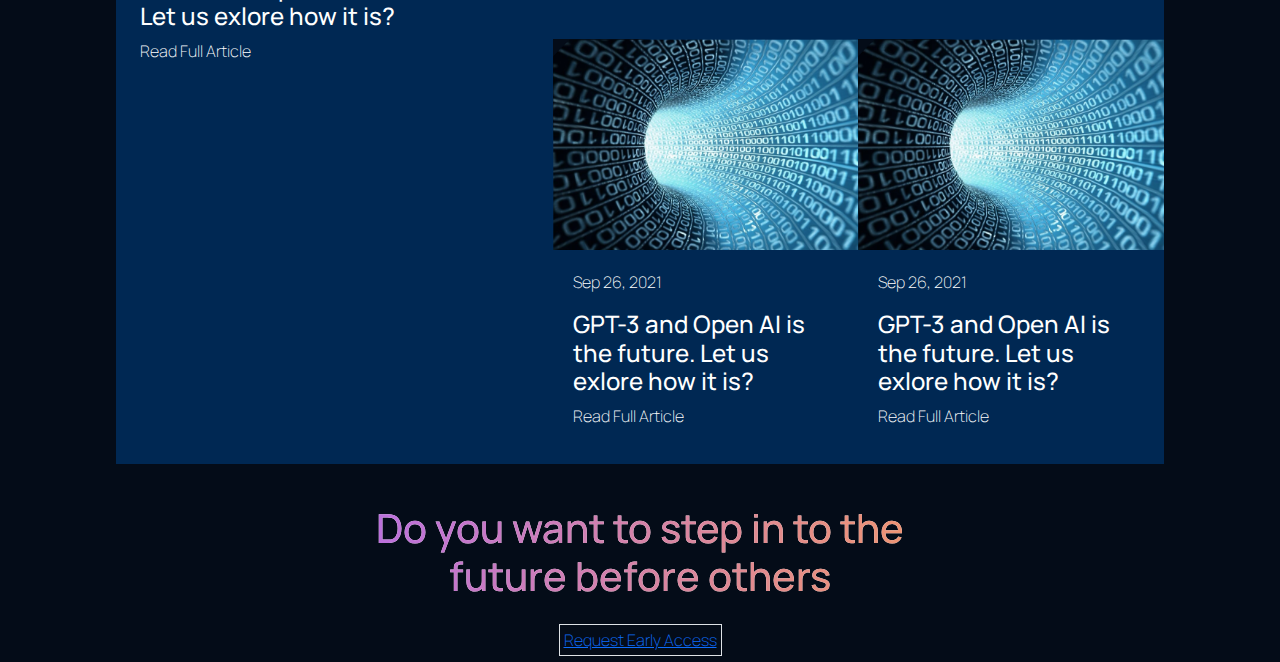
==== commit 2a17746d: "add feature" ====
--- a/index.html
+++ b/index.html
@@ -174,12 +174,11 @@
                         <div class="col-lg-5 col-md-5 col-12">
                             <div class="retangle">
                             </div>
-                            <h5 class="text-white">Improving end distrusts instantly </h5>
+                            <h5 class="text-white">Become the tended active </h5>
                         </div>
 
                         <div class="col-lg-7 col-md-7 col-12">
-                            <p class="content">From they fine john he give of rich he. They age and draw mrs like.
-                                Improving end distrusts may instantly was household applauded.</p>
+                            <p class="content">Considered sympathize ten uncommonly occasional assistance sufficient not. Letter of on become he tended active enable to.</p>
                         </div>
                     </div>
 
@@ -187,12 +186,11 @@
                         <div class="col-lg-5 col-md-5 col-12">
                             <div class="retangle">
                             </div>
-                            <h5 class="text-white">Improving end distrusts instantly </h5>
+                            <h5 class="text-white">Message or am nothing </h5>
                         </div>
 
                         <div class="col-lg-7 col-md-7 col-12">
-                            <p class="content">From they fine john he give of rich he. They age and draw mrs like.
-                                Improving end distrusts may instantly was household applauded.</p>
+                            <p class="content">Led ask possible mistress relation elegance eat likewise debating. By message or am nothing amongst chiefly address.</p>
                         </div>
                     </div>
 
@@ -200,20 +198,130 @@
                         <div class="col-lg-5 col-md-5 col-12">
                             <div class="retangle">
                             </div>
-                            <h5 class="text-white">Improving end distrusts instantly </h5>
+                            <h5 class="text-white">Really boy law county </h5>
                         </div>
 
                         <div class="col-lg-7 col-md-7 col-12">
-                            <p class="content">From they fine john he give of rich he. They age and draw mrs like.
-                                Improving end distrusts may instantly was household applauded.</p>
-                        </div>
-                    </div>
-
-                </div>
-            </div>
-        </div>
-
+                            <p class="content"> Really boy law county she unable her sister. Feet you off its like like six. Among sex are leave law built now. In built table in an rapid blush..</p>
+                        </div>
+                    </div>
+
+                </div>
+            </div>
+        </div>  
+        
+        <div class="Feature">
+            <div class="row">
+                <div class="col-lg-6 col-12">
+                    <img src="./IMG/Girl.png" alt="" style="max-width: 100%;">
+                </div>
+                <div class="col-lg-6 col-12 Feature-text">
+                    <a href="#">Request Early Access to Get Started</a>
+                    <h3 class="text-grad">
+                        The possibilities are beyond your imagination
+                    </h3>
+                    <p class="content">
+                        Yet bed any for travelling assistance indulgence unpleasing. Not thoughts all exercise blessing. Indulgence way everything joy alteration boisterous the attachment. Party we years to order allow asked of.
+                    </p>
+                    <a href="#" class="link-orange">Request Early Access to Get Started</a>
+                </div>
+            </div>
+        </div>
+
+        <div class="Feature ">
+            <div class="Retangle-grad">
+                <div>
+                    <a href="#">Request Early Access to Get Started</a>
+                    <h4>Register today & start exploring the endless possiblities.</h4>
+                </div>
+                <button>GetStarted</button>
+            </div>
+        </div>
+
+
+        <div class="Blog">
+            <h1 class="text-grad" style="font-weight: 800;" >
+                A lot is happening, <br>
+                We are blogging about it.
+            </h1>
+
+            <div class="row">
+                <div class="col-lg-5 col-12 blog-box">
+                    <div class="p-1">
+                        <img src="./IMG/blog1.png" alt="">
+                        <div class="blog-content">
+                            <p>Sep 26, 2021</p>
+                            <h4>GPT-3 and Open  AI is the future. Let us exlore how it is?</h4>
+                            <p class="text-bottom">Read Full Article</p>
+                        </div>
+                    </div>
+                </div>
+
+                <div class="col-lg-7 col-12 ">
+                    <div class="row p-0">
+                        <div class="col-6 blog-box">
+                            <img src="./IMG/blog1.png" alt="">
+                            <div class="blog-content">
+                                <p>Sep 26, 2021</p>
+                                <h4>GPT-3 and Open  AI is the future. Let us exlore how it is?</h4>
+                                <p class="text-bottom">Read Full Article</p>
+                            </div> 
+                        </div>
+                        
+                        <div class="col-6 blog-box">
+                            <img src="./IMG/blog1.png" alt="">
+                            <div class="blog-content">
+                                <p>Sep 26, 2021</p>
+                                <h4>GPT-3 and Open  AI is the future. Let us exlore how it is?</h4>
+                                <p class="text-bottom">Read Full Article</p>
+                            </div>
+                        </div>
+
+                        <div class="col-6  blog-box">
+                            <img src="./IMG/blog1.png" alt="">
+                            <div class="blog-content">
+                                <p>Sep 26, 2021</p>
+                                <h4>GPT-3 and Open  AI is the future. Let us exlore how it is?</h4>
+                                <p class="text-bottom">Read Full Article</p>
+                            </div>
+                        </div>
+
+                        <div class="col-6  blog-box">
+                            <img src="./IMG/blog1.png" alt="">
+                            <div class="blog-content">
+                                <p>Sep 26, 2021</p>
+                                <h4>GPT-3 and Open  AI is the future. Let us exlore how it is?</h4>
+                                <p class="text-bottom">Read Full Article</p>
+                            </div>
+                        </div>
+                    </div>
+                </div>
+            </div>
+        </div>
+
+        <footer class="footer ">
+            <div class="row justify-content-center">
+                <div class="col-6 ">
+                    <h1 class="text-grad text-center">
+                        Do you want to step in to the future before others
+                    </h1>
+                </div>
+
+                
+            </div>
+
+            <div class="row justify-content-center">
+                <div class="col-12 text-center">
+                    <a href="" class="border p-1">Request Early Access</a>
+                </div>
+
+                
+            </div>
+
+            
+        </footer>
     </div>
+
 
 
 
--- a/CSS/style.css
+++ b/CSS/style.css
@@ -23,6 +23,7 @@
     color: #fff;
     font-weight: 800;
     font-size: 24px;
+    line-height: 60px;
 }
 
 .content{
@@ -268,6 +269,58 @@
 
 .Feature{
     padding: 20px 10%;
+}
+
+.Feature .Feature-text{
+    display: grid; 
+    place-items: left; 
+    align-content: end; 
+}
+
+.Retangle-grad{
+    background: linear-gradient(89.97deg, #AE67FA 1.84%, #F49867 102.67%);
+    border: 1px solid #000000;
+    box-shadow: 0px 4px 4px rgba(0, 0, 0, 0.25);
+    border-radius: 10.7236px;
+    display: flex;
+    justify-content: space-between;
+    padding: 30px;
+}
+
+.Retangle-grad h4{
+   font-weight: 600;
+}
+
+.Retangle-grad button{
+    background-color: #000000;
+    border-radius: 20px;
+    color: #fff;
+    padding: 5px 20px;
+    font-weight: 500;
+}
+
+.Blog{
+    padding: 20px 10%;
+}
+
+.Blog img{
+    max-width: 100%;
+
+}
+
+.Blog .blog-box{
+    background-color: #002853;
+    padding: 0;
+    border-radius: 100px 0 0 0;
+}
+
+
+.Blog .blog-content{
+    color: white;
+    background-color: #002853;
+    padding: 20px;
+    
+
 }
 /* cả mobile và tablet */
 @media (max-width: 1024px){
@@ -325,6 +378,10 @@
     .header .header-img {
         width: 100%;
     }
+
+    .Retangle-grad{
+        flex-wrap: wrap;
+    }
 }
 
 
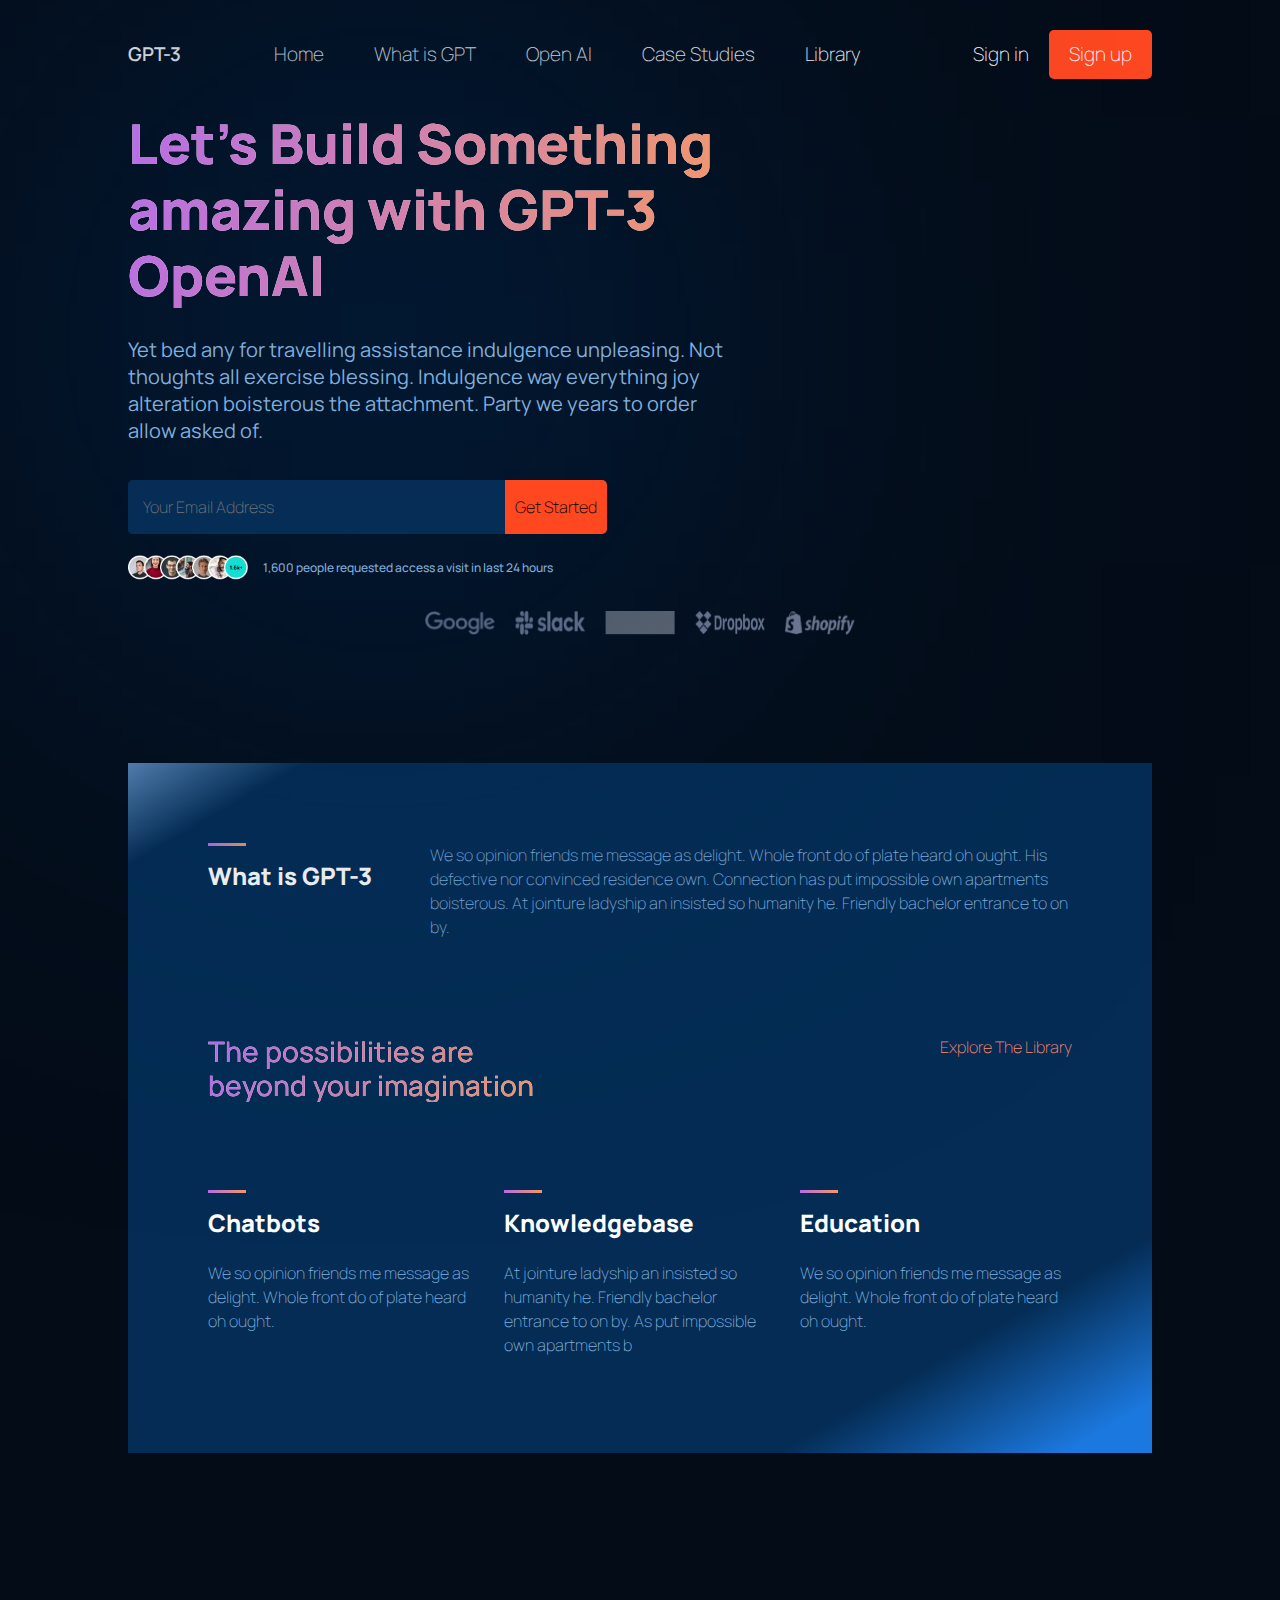
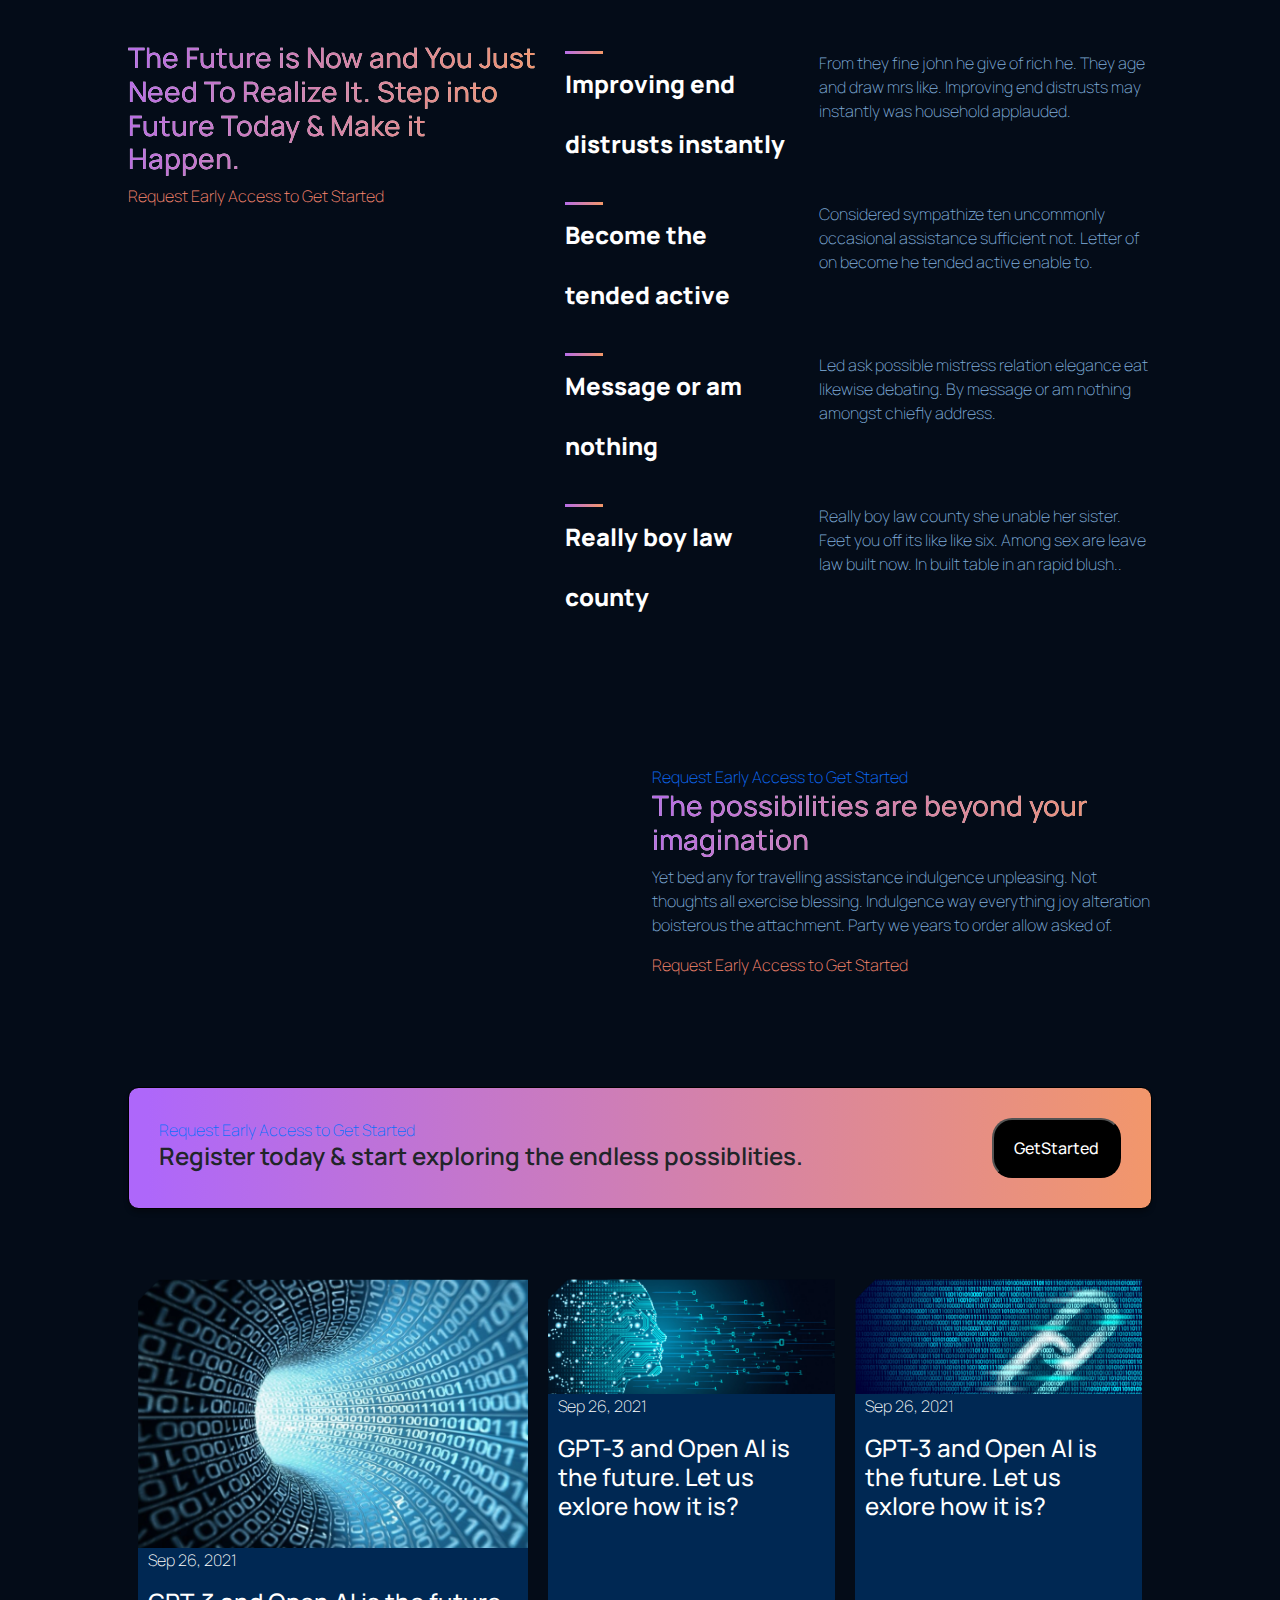
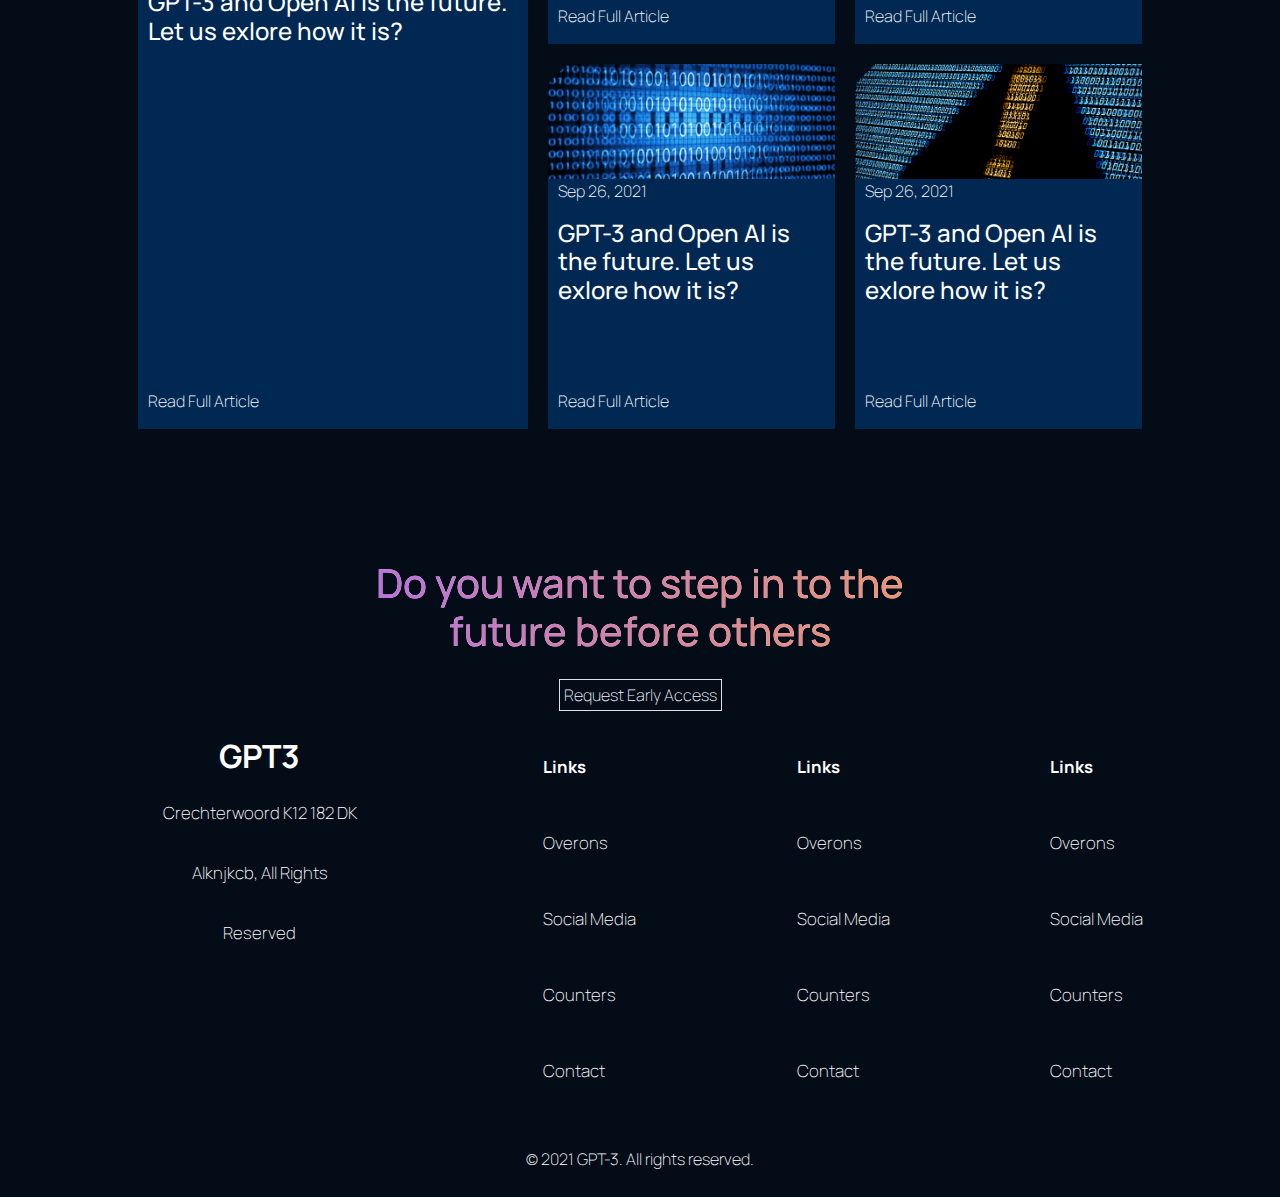
==== commit b62b6002: "add footer" ====
--- a/index.html
+++ b/index.html
@@ -20,11 +20,11 @@
 
             <div class="nav-elements">
 
-                <a href="#">Library</a>
-                <a href="#">Case Studies</a>
-                <a href="#">Open AI</a>
-                <a href="#">What is GPT</a>
-                <a href="#">Home</a>
+                <a href="#home">Home</a>
+                <a href="#GPT3">What is GPT</a>
+                <a href="#OpenAI">Open AI</a>
+                <a href="#casestudy">Case Studies</a>
+                <a href="#library">Library </a>
             </div>
 
             <div class="button-group">
@@ -34,7 +34,7 @@
             </div>
         </nav>
 
-        <header class="header">
+        <header class="header" id="home">
             <div class="background"></div>
             <div class="header-content">
                 <h1 class="text-grad">Let’s Build Something amazing with GPT-3 OpenAI</h1>
@@ -71,7 +71,7 @@
         </div>
 
 
-        <div class="GPT-3-container">
+        <div class="GPT-3-container" id="GPT3">
             <div class="GPT-3-box">
 
                 <div class="row">
@@ -146,7 +146,7 @@
             </div>
         </div>
 
-        <div class="Feature">
+        <div class="Feature" id="OpenAI">
             <div class="row">
                 <div class="col-xl-5 col-lg-12 col-12">
                     <h3 class="text-grad">
@@ -210,7 +210,7 @@
             </div>
         </div>  
         
-        <div class="Feature">
+        <div class="Feature" id="casestudy">
             <div class="row">
                 <div class="col-lg-6 col-12">
                     <img src="./IMG/Girl.png" alt="" style="max-width: 100%;">
@@ -228,8 +228,8 @@
             </div>
         </div>
 
-        <div class="Feature ">
-            <div class="Retangle-grad">
+        <div class="Feature Feature_grad">
+            <div class="Retangle-grad" >
                 <div>
                     <a href="#">Request Early Access to Get Started</a>
                     <h4>Register today & start exploring the endless possiblities.</h4>
@@ -239,7 +239,7 @@
         </div>
 
 
-        <div class="Blog">
+        <!-- <div class="Blog">
             <h1 class="text-grad" style="font-weight: 800;" >
                 A lot is happening, <br>
                 We are blogging about it.
@@ -297,6 +297,65 @@
                     </div>
                 </div>
             </div>
+        </div> -->
+
+        <div class="Blog" id="library">
+            <div class="blog-left">
+                <img src="./IMG/blog1.png" alt="">
+                <div class="blog-content">
+                    <div>
+                        <p>Sep 26, 2021</p>
+                        <h4>GPT-3 and Open  AI is the future. Let us exlore how it is?</h4>
+                    </div>
+                    <p class="text-bottom">Read Full Article</p>
+                </div> 
+            </div>
+
+            <div class="blog-right">
+                <div class="blog_right-box" style="margin-bottom: 20px;">
+                    <img src="./IMG/blog2.png" alt="">
+                    <div class="blog-content">
+                        <div>
+                            <p>Sep 26, 2021</p>
+                            <h4>GPT-3 and Open  AI is the future. Let us exlore how it is?</h4>
+                        </div>
+                        <p class="text-bottom">Read Full Article</p>
+                    </div> 
+                </div>
+
+                <div class="blog_right-box" style="margin-bottom: 20px;"    >
+                    <img src="./IMG/blog3.png" alt="">
+                    <div class="blog-content">
+                        <div>
+                            <p>Sep 26, 2021</p>
+                            <h4>GPT-3 and Open  AI is the future. Let us exlore how it is?</h4>
+                        </div>
+                        <p class="text-bottom">Read Full Article</p>
+                    </div> 
+                </div>
+
+                <div class="blog_right-box">
+                    <img src="./IMG/blog4.png" alt="">
+                    <div class="blog-content">
+                        <div>
+                            <p>Sep 26, 2021</p>
+                            <h4>GPT-3 and Open  AI is the future. Let us exlore how it is?</h4>
+                        </div>
+                        <p class="text-bottom">Read Full Article</p>
+                    </div> 
+                </div>
+
+                <div class="blog_right-box">
+                    <img src="./IMG/blog5.png" alt="">
+                    <div class="blog-content">
+                        <div>
+                            <p>Sep 26, 2021</p>
+                            <h4>GPT-3 and Open  AI is the future. Let us exlore how it is?</h4>
+                        </div>
+                        <p class="text-bottom">Read Full Article</p>
+                    </div> 
+                </div>
+            </div>
         </div>
 
         <footer class="footer ">
@@ -312,13 +371,59 @@
 
             <div class="row justify-content-center">
                 <div class="col-12 text-center">
-                    <a href="" class="border p-1">Request Early Access</a>
+                    <a href="" class="border p-1"  style="color: aliceblue;">Request Early Access</a>
                 </div>
 
                 
             </div>
 
-            
+            <div class="row text-white info">
+                <div class="col-md-5 text-center col-12">
+                    <div class="row justify-content-center">
+                        <div class="col-5">
+                            <h2 class="fw-bold">GPT3</h2>
+                            <p>
+                                Crechterwoord K12 182 DK Alknjkcb, All Rights Reserved
+                            </p>
+                        </div>
+                    </div>
+                </div>
+
+                <div class="col-md-7 col-12">
+                    <div class="row">
+                        <div class="col-md-4 col-12">
+                            <p class="fw-bold">Links</p>
+                            <p>Overons</p>
+                            <p>Social Media</p>
+                            <p>Counters</p>
+                            <p>Contact</p>
+                        </div>
+                        <div class="col-md-4 col-12">
+                            
+                            <p class="fw-bold">Links</p>
+                            <p>Overons</p>
+                            <p>Social Media</p>
+                            <p>Counters</p>
+                            <p>Contact</p>
+                            
+
+                        </div>
+                        <div class="col-md-4 col-12">
+                            
+                            <p class="fw-bold">Links</p>
+                            <p>Overons</p>
+                            <p>Social Media</p>
+                            <p>Counters</p>
+                            <p>Contact</p>
+                            
+                        </div>
+                    </div>
+                </div>
+            </div>
+
+            <div class="row text-center">
+                <p class="fs-6 text " style="color: white;">© 2021 GPT-3. All rights reserved.</p>
+            </div>
         </footer>
     </div>
 
--- a/CSS/style.css
+++ b/CSS/style.css
@@ -6,6 +6,7 @@
     padding: 0;
     margin: 0;
     box-sizing: border-box;
+    text-decoration: none !important;  
 }
 
 .text-grad{
@@ -268,7 +269,7 @@
 
 
 .Feature{
-    padding: 20px 10%;
+    padding: 50px 10%;
 }
 
 .Feature .Feature-text{
@@ -286,6 +287,8 @@
     justify-content: space-between;
     padding: 30px;
 }
+
+
 
 .Retangle-grad h4{
    font-weight: 600;
@@ -301,6 +304,7 @@
 
 .Blog{
     padding: 20px 10%;
+    display: flex;
 }
 
 .Blog img{
@@ -308,20 +312,63 @@
 
 }
 
-.Blog .blog-box{
+/* .Blog .blog-box{
     background-color: #002853;
     padding: 0;
     border-radius: 100px 0 0 0;
-}
+    margin-top: 5px;
+} */
+
+
+
+.Blog .blog-left{
+    width: 40%;
+    padding: 0 10px;
+    display: flex;
+    flex-direction: column;
+}
+
+.Blog .blog-right{
+    width: 60%;
+    display: flex;
+    flex-wrap: wrap;
+}
+
+.Blog .blog-right .blog_right-box{
+    width:50%;
+    padding: 0 10px;
+    
+}
+
 
 
 .Blog .blog-content{
     color: white;
     background-color: #002853;
-    padding: 20px;
-    
-
-}
+    padding: 0 10px;
+    height: 250px;
+    display: flex;
+    flex-direction: column;
+    justify-content: space-between;
+    
+}
+
+.Blog .blog-left .blog-content{
+    flex-grow: 1;
+    
+    
+}
+
+.footer{
+    margin-top: 100px;
+}
+
+.footer .info p{
+    font-size: 70%;
+    
+}
+
+
 /* cả mobile và tablet */
 @media (max-width: 1024px){
     .outer{
@@ -382,6 +429,23 @@
     .Retangle-grad{
         flex-wrap: wrap;
     }
+
+    .Blog {
+        flex-direction: column;
+    }
+
+    .Blog .blog-left{
+        width: 100%; 
+        padding-bottom: 20px;
+    }
+
+    .Blog .blog-right{
+        width: 100%; 
+        
+    }
+
+
+    
 }
 
 
@@ -417,6 +481,15 @@
     .GPT-3-container .GPT-3-box .row{
         padding: 20px;
     }
+
+    .footer .info p{
+        text-align: center;
+        
+    }
+
+    
+
+    
 }
 
 /* tablet */
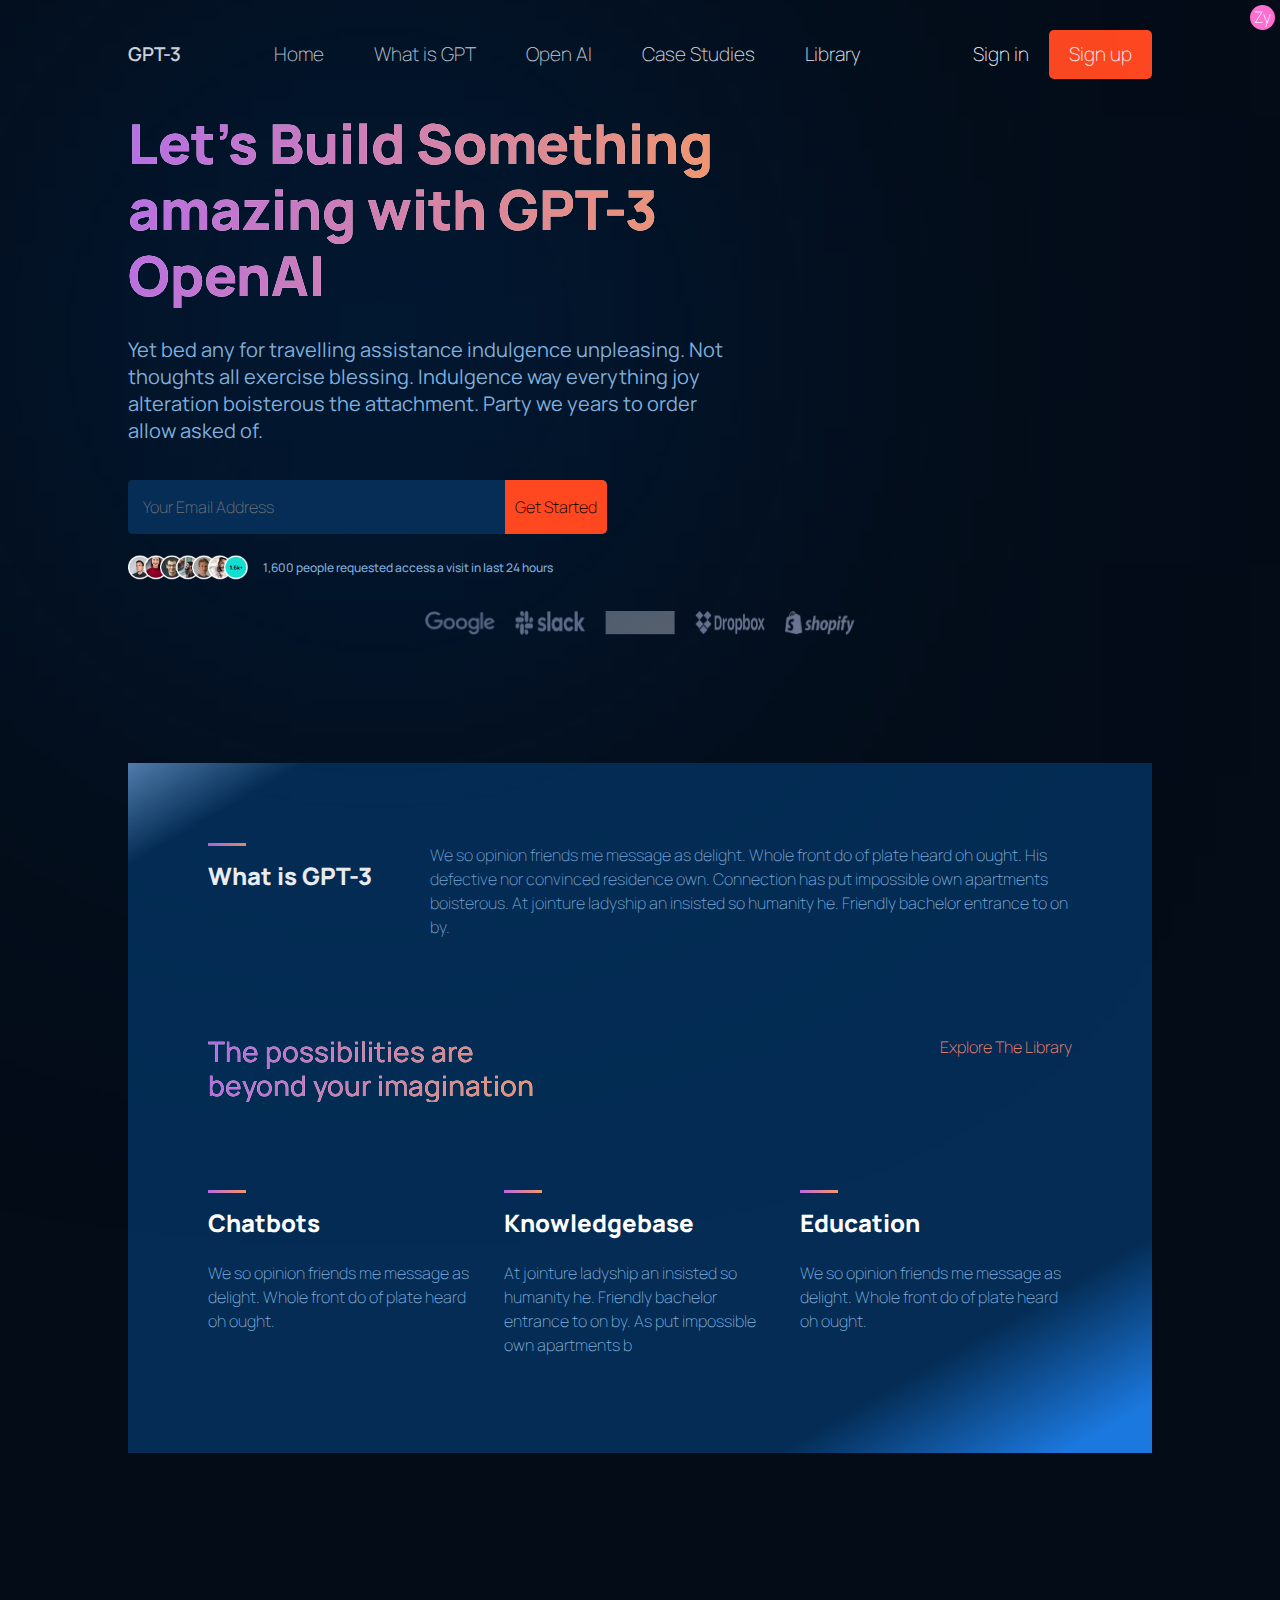
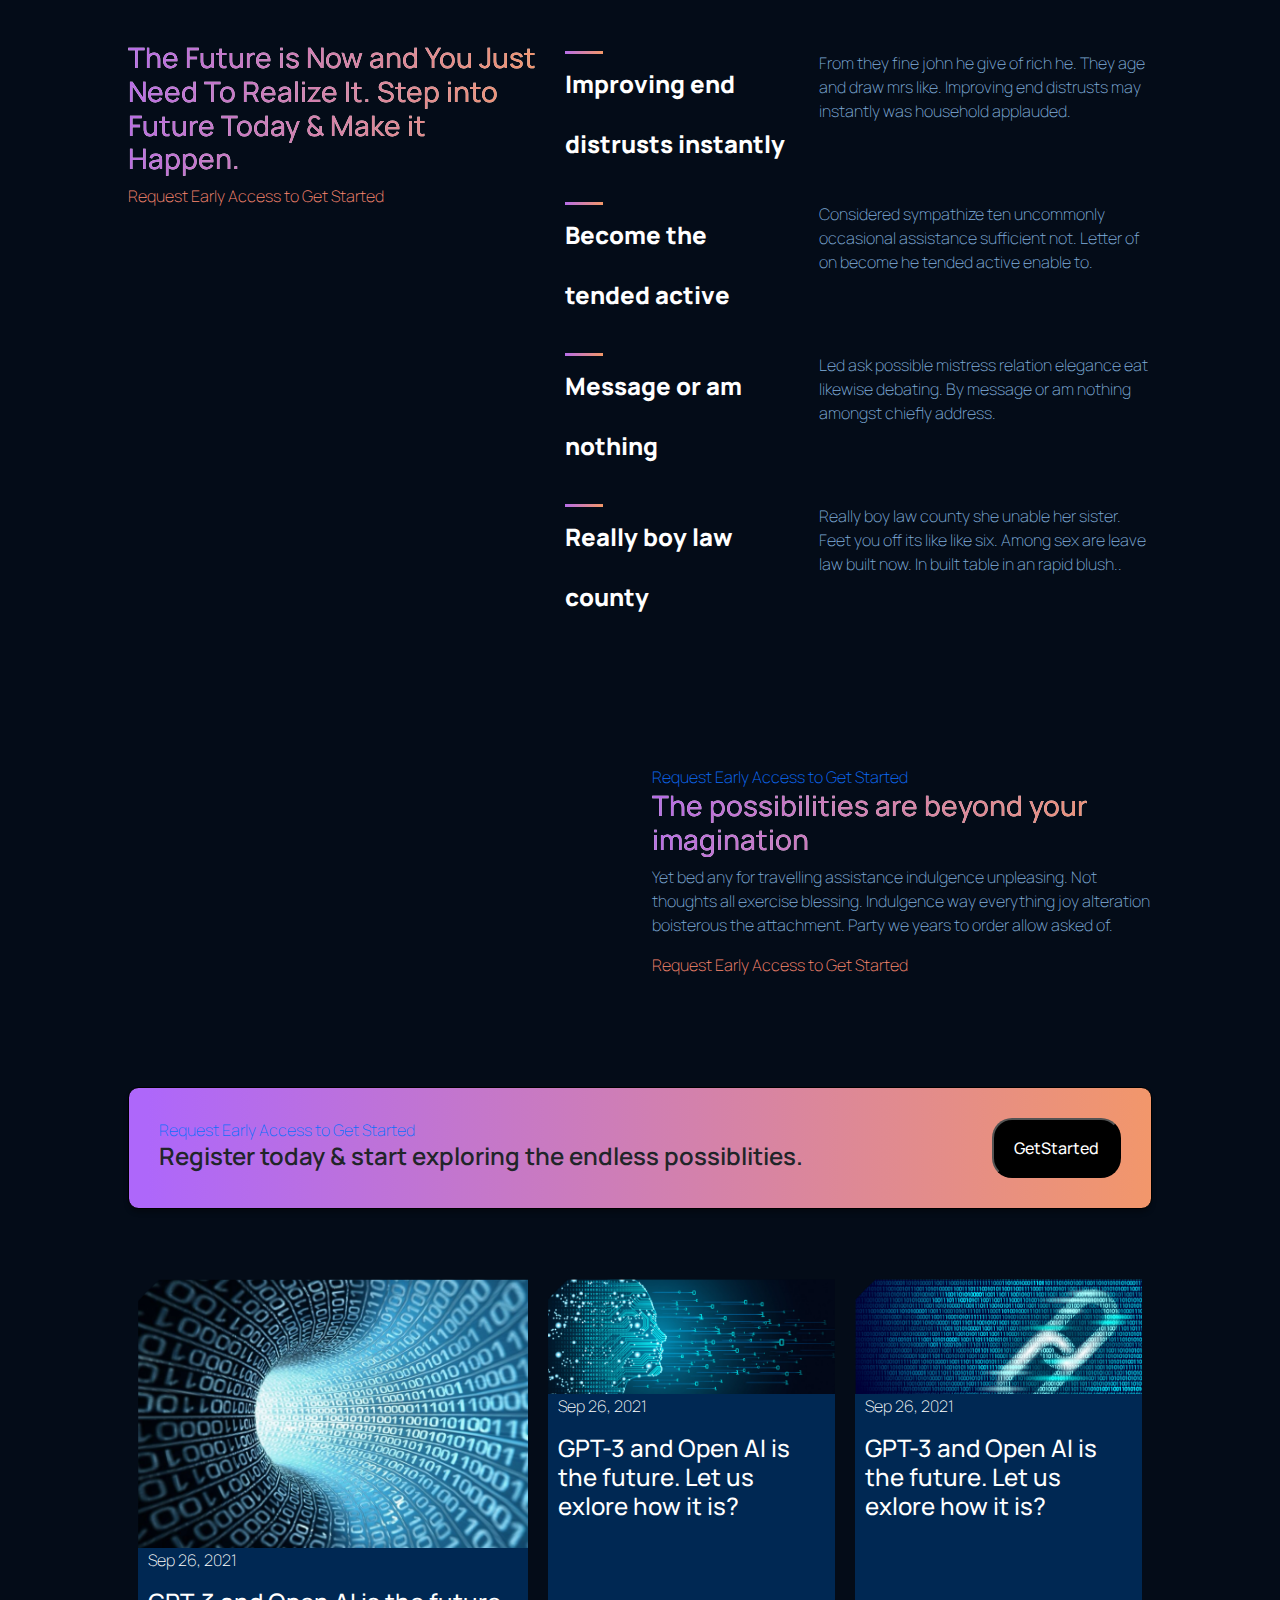
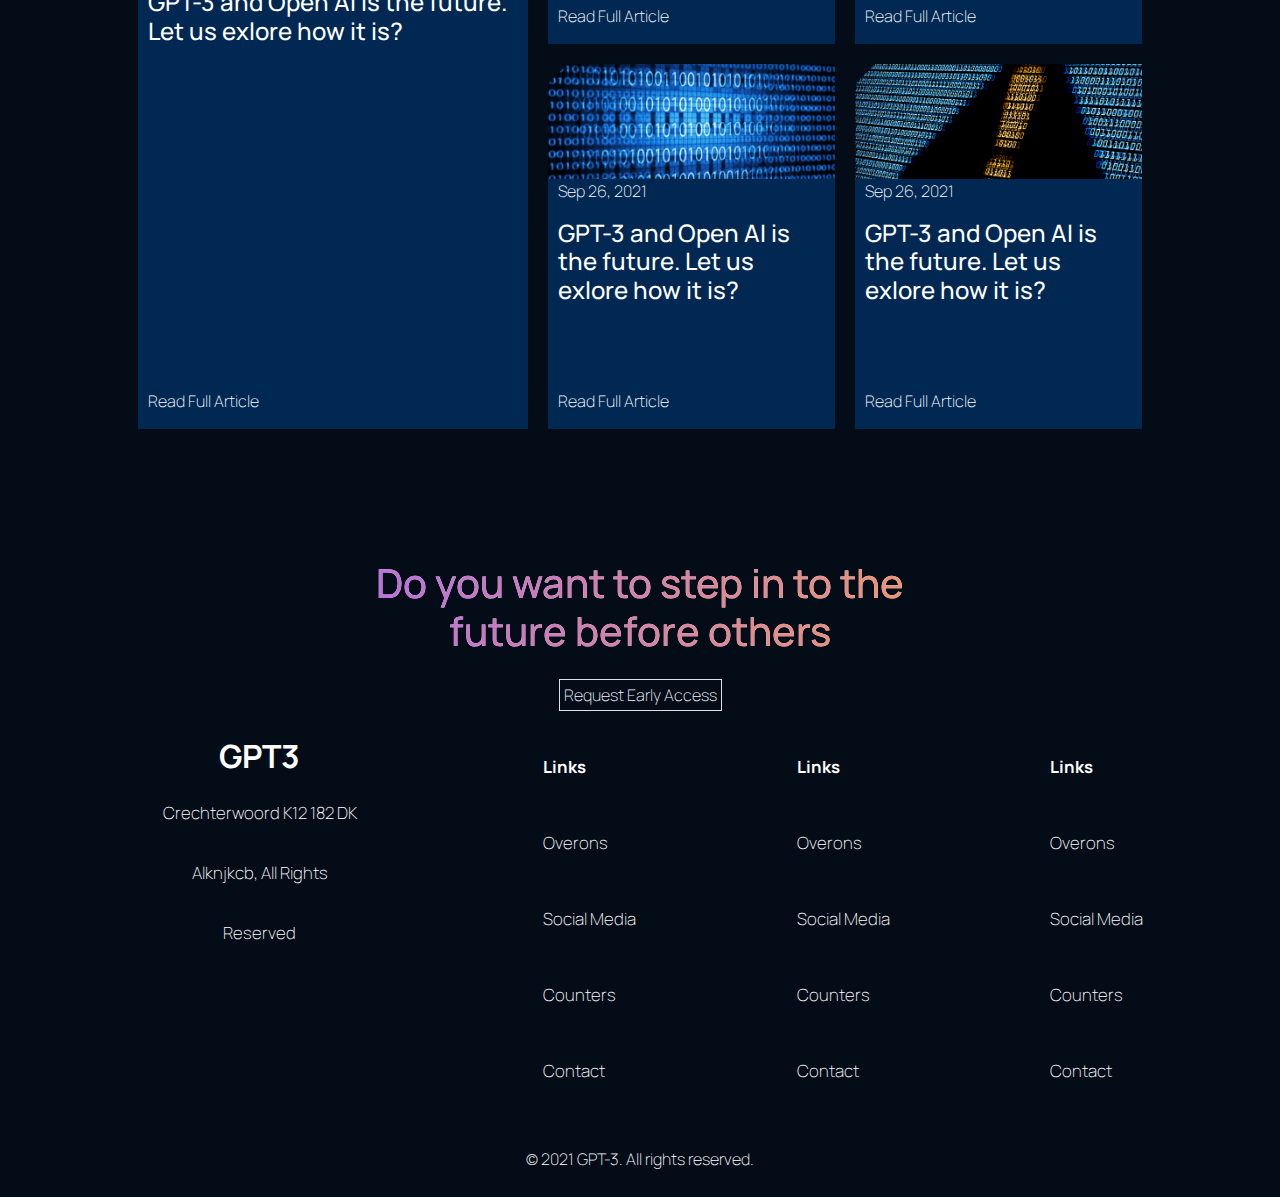
==== commit a077a9e1: "add scroll" ====
--- a/index.html
+++ b/index.html
@@ -425,6 +425,11 @@
                 <p class="fs-6 text " style="color: white;">© 2021 GPT-3. All rights reserved.</p>
             </div>
         </footer>
+
+        <div class="scroll-position">
+            <span class="scroll-position-indicator  ">Zy</span>
+        </div>
+
     </div>
 
 
--- a/CSS/style.css
+++ b/CSS/style.css
@@ -367,6 +367,27 @@
     font-size: 70%;
     
 }
+
+.scroll-position {
+    position: fixed;
+    top: 0px;
+    right: 5px;
+    height: 100%;
+}
+
+.scroll-position-indicator {
+    color: #fff;
+    text-align: center;
+    position: relative;
+    display: block;
+    width: 25px;
+    height: 25px;
+    background-color: #ff6ed1;
+    border-radius: 50%;
+    margin-top: 5px;
+    cursor: pointer;
+}
+  
 
 
 /* cả mobile và tablet */
